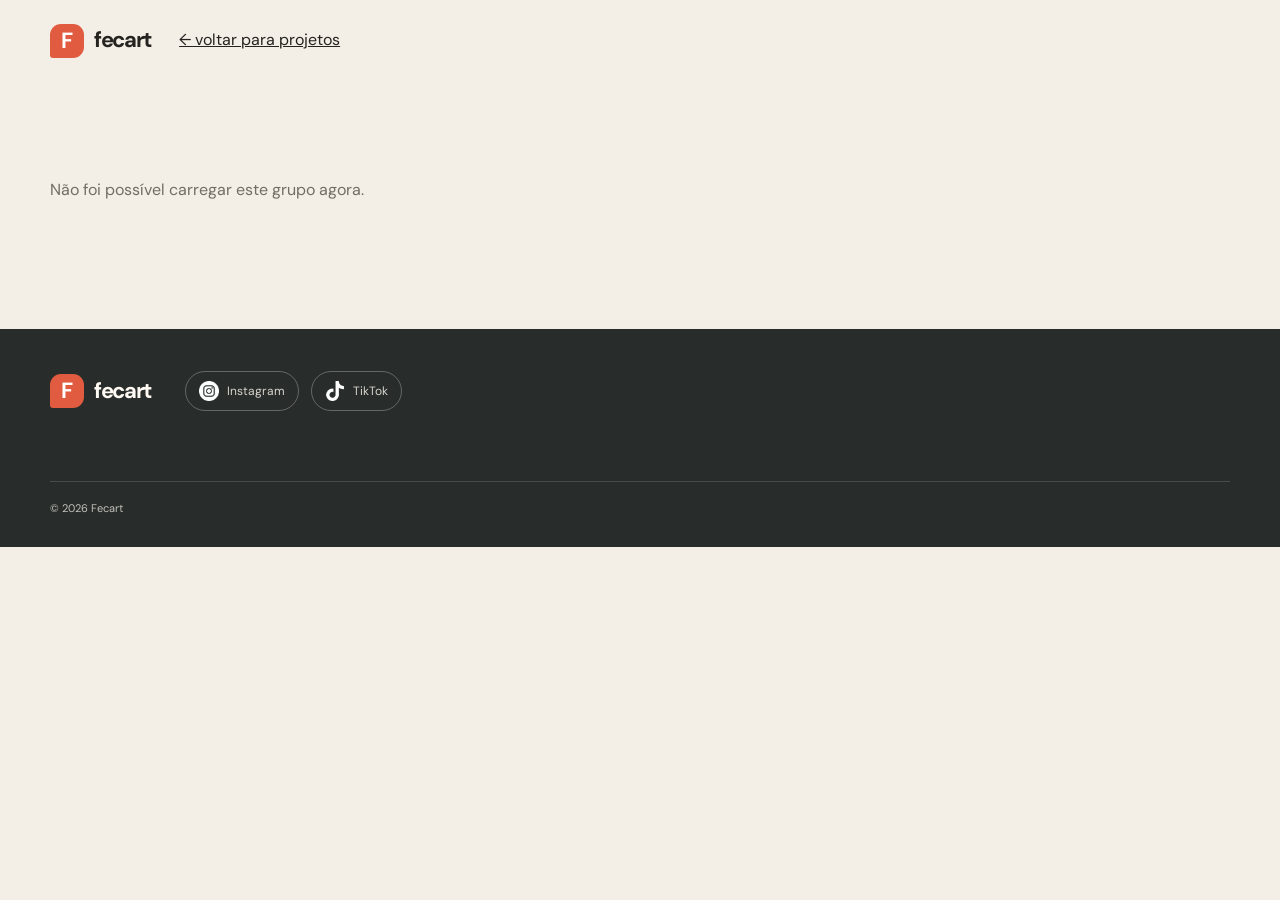
==== grupo.html @ 85ff1610 "perf: improve SEO accessibility and first paint" ====
<!doctype html>
<html lang="pt-BR">
<head>
  <meta charset="utf-8"><meta name="viewport" content="width=device-width, initial-scale=1">
  <meta name="description" content="Conheça os grupos, integrantes, projetos e processos de robótica da Fecart."><title>Grupos e projetos — Fecart</title>
  <link rel="icon" href="data:image/svg+xml,%3Csvg xmlns='http://www.w3.org/2000/svg' viewBox='0 0 64 64'%3E%3Crect width='64' height='64' rx='16' fill='%23e05b3f'/%3E%3Ctext x='32' y='43' text-anchor='middle' font-size='32' font-family='Arial' font-weight='700' fill='white'%3EF%3C/text%3E%3C/svg%3E">
  <link rel="preconnect" href="https://fonts.googleapis.com"><link rel="preconnect" href="https://fonts.gstatic.com" crossorigin><link href="https://fonts.googleapis.com/css2?family=DM+Sans:wght@400;500;600;700&family=Fraunces:opsz,wght@9..144,600;9..144,700&display=swap" media="print" onload="this.media='all'" rel="stylesheet">
  <link rel="stylesheet" href="css/style.css"><link rel="stylesheet" href="css/editorial-enhancements.css"><link rel="stylesheet" href="css/overrides.css"><link rel="stylesheet" href="css/social-pins.css"><link rel="stylesheet" href="css/group.css"><link rel="stylesheet" href="css/group-placeholders.css"><link rel="stylesheet" href="css/group-member-layout.css"><link rel="stylesheet" href="css/member-video-preview.css">
  <link rel="stylesheet" href="css/mobile-safety.css">

  <link rel="canonical" href="https://carlos2511760-blip.github.io/Site-da-Fecart-2026/grupo.html">
  <meta name="robots" content="index, follow, max-image-preview:large">
  <meta property="og:locale" content="pt_BR">
  <meta property="og:site_name" content="Fecart">
  <meta property="og:title" content="Grupos e projetos — Fecart">
  <meta property="og:description" content="Conheça os grupos, integrantes, projetos e processos de robótica da Fecart.">
  <meta property="og:type" content="website">
  <meta property="og:url" content="https://carlos2511760-blip.github.io/Site-da-Fecart-2026/grupo.html">
  <meta property="og:image" content="https://carlos2511760-blip.github.io/Site-da-Fecart-2026/assets/demo-robot-project.jpg">
  <meta property="og:image:alt" content="Projeto de robótica da Fecart">
  <meta name="twitter:card" content="summary_large_image">
  <meta name="twitter:title" content="Grupos e projetos — Fecart">
  <meta name="twitter:description" content="Conheça os grupos, integrantes, projetos e processos de robótica da Fecart.">
  <meta name="twitter:image" content="https://carlos2511760-blip.github.io/Site-da-Fecart-2026/assets/demo-robot-project.jpg">
  <noscript><link rel="stylesheet" href="https://fonts.googleapis.com/css2?family=DM+Sans:wght@400;500;600;700&family=Fraunces:opsz,wght@9..144,600;9..144,700&display=swap"></noscript>
</head>
<body class="group-page"><header class="site-header"><a class="brand" href="index.html"><span class="brand-mark">F</span><span>fecart</span></a><a class="back-link" href="index.html#projetos">← voltar para projetos</a></header><main id="group-content" class="group-main section-pad"><p class="loading-state">Carregando grupo...</p></main><footer class="site-footer section-pad"><div class="footer-top"><a class="brand brand-light" href="index.html"><span class="brand-mark">F</span><span>fecart</span></a><div class="social-pins" aria-label="Páginas da Fecart"><a class="social-pin" href="https://www.instagram.com/infecaart/" target="_blank" rel="noopener noreferrer"><img class="social-icon social-icon-instagram" src="assets/instagram.png" alt=""><span>Instagram</span></a><a class="social-pin" href="https://www.tiktok.com/@infecaart" target="_blank" rel="noopener noreferrer"><img class="social-icon social-icon-tiktok" src="assets/tiktok.png" alt=""><span>TikTok</span></a></div></div><div class="footer-bottom"><span>© 2026 Fecart</span></div></footer><aside class="editor-panel" id="group-editor-panel" hidden aria-labelledby="group-editor-title"><div class="editor-header"><div><p class="section-kicker">modo de manutenção</p><h2 id="group-editor-title">Editar grupo</h2></div><button class="modal-close" id="group-editor-close" type="button" aria-label="Fechar editor">×</button></div><p class="editor-explain">Use Ctrl + Shift + \\ para abrir. As alterações ficam salvas neste navegador e aparecem nesta página.</p><div id="group-editor-fields"></div><div class="editor-actions"><button class="button button-primary" id="group-editor-save" type="button">Salvar alterações</button><button class="button button-ghost" id="group-editor-reset" type="button">Restaurar</button></div><p class="editor-status" id="group-editor-status" role="status"></p></aside><script src="js/supabase-config.js"></script><script src="js/group.js" defer></script></body></html>
---- css/style.css ----
:root{--paper:#f4efe6;--paper-2:#ebe2d3;--ink:#25231f;--muted:#726d64;--line:#d8cdbd;--tomato:#e05b3f;--tomato-dark:#b64331;--leaf:#496453;--sun:#e8b63f;--night:#282d2b;--white:#fffaf3;--serif:"Fraunces",Georgia,serif;--sans:"DM Sans",Arial,sans-serif;--max:1180px;--shadow:0 20px 60px rgba(61,45,30,.1)}
*{box-sizing:border-box}html{scroll-behavior:smooth}body{margin:0;background:var(--paper);color:var(--ink);font-family:var(--sans);line-height:1.55}body.editor-open{overflow:hidden}a{color:inherit}button{font:inherit}button,a{outline-offset:4px}button:focus-visible,a:focus-visible{outline:3px solid var(--sun);outline-offset:4px}.section-pad{padding-left:max(24px,calc((100vw - var(--max))/2));padding-right:max(24px,calc((100vw - var(--max))/2))}.site-header{height:82px;display:flex;align-items:center;gap:28px;padding:0 max(24px,calc((100vw - var(--max))/2));border-bottom:1px solid transparent;position:sticky;top:0;z-index:20;background:rgba(244,239,230,.92);backdrop-filter:blur(14px)}.brand{display:inline-flex;align-items:center;gap:10px;font-size:22px;font-weight:700;letter-spacing:-.06em;text-decoration:none}.brand-mark{display:grid;place-items:center;width:34px;height:34px;border-radius:11px 11px 11px 3px;background:var(--tomato);color:white;font-weight:700;letter-spacing:0}.site-nav{display:flex;gap:28px;margin-left:auto}.site-nav a{text-decoration:none;font-size:14px;font-weight:600;color:var(--muted);transition:color .2s}.site-nav a:hover{color:var(--tomato)}kbd{font-size:10px;border:1px solid var(--line);border-bottom-width:2px;border-radius:4px;padding:1px 4px;margin-left:3px;background:var(--white);color:var(--ink)}.menu-toggle{display:none;border:0;background:none;color:var(--muted);cursor:pointer}.hero{min-height:620px;display:grid;grid-template-columns:1fr .9fr;align-items:center;gap:64px;padding-top:74px;padding-bottom:84px;overflow:hidden}.section-kicker{font-size:11px;font-weight:700;letter-spacing:.13em;text-transform:uppercase;color:var(--tomato);margin:0 0 20px}.hero h1,h2{font-family:var(--serif);font-weight:600;letter-spacing:-.065em;line-height:.98;margin:0}.hero h1{font-size:clamp(58px,8vw,106px);max-width:700px}.hero em,h2 em{font-style:normal;color:var(--tomato)}.hero-lead{max-width:510px;font-size:18px;color:var(--muted);margin:30px 0}.hero-actions{display:flex;align-items:center;gap:24px}.button{display:inline-flex;align-items:center;justify-content:center;gap:24px;padding:14px 18px;border:0;border-radius:4px;text-decoration:none;font-weight:700;font-size:14px;cursor:pointer;transition:transform .2s,background .2s}.button span{font-size:20px;line-height:0}.button:hover{transform:translateY(-2px)}.button-primary{background:var(--tomato);color:white}.button-primary:hover{background:var(--tomato-dark)}.button-dark{background:var(--night);color:var(--white)}.button-ghost{background:transparent;border:1px solid var(--line);color:var(--ink)}.hero-art{height:440px;position:relative;background:var(--leaf);border-radius:45% 8px 45% 8px;overflow:hidden;transform:rotate(3deg)}.sun-disc{position:absolute;width:230px;height:230px;right:13%;top:18%;background:var(--sun);border-radius:50%;mix-blend-mode:screen}.orbit{position:absolute;border:1px solid rgba(255,250,243,.6);border-radius:50%;width:440px;height:170px;left:50%;top:52%;transform:translate(-50%,-50%) rotate(-24deg)}.orbit-two{width:350px;height:280px;transform:translate(-50%,-50%) rotate(57deg)}.gear{position:absolute;left:29%;top:28%;width:190px;height:190px;border-radius:50%;background:var(--tomato);box-shadow:0 0 0 22px rgba(224,91,63,.12);animation:float 6s ease-in-out infinite}.gear:before{content:"";position:absolute;inset:-18px;border:18px dotted var(--tomato);border-radius:50%;transform:rotate(15deg)}.gear i{position:absolute;inset:38px;border-radius:50%;background:var(--leaf);border:10px solid var(--paper-2)}.projects-section{padding-top:120px;padding-bottom:120px}.section-heading{display:grid;grid-template-columns:1fr 310px;gap:60px;align-items:end;margin-bottom:46px}.section-heading.compact{margin-bottom:40px}.section-heading h2,.process-copy h2,.about-section h2{font-size:clamp(48px,6vw,76px)}.section-note{color:var(--muted);font-size:15px;margin:0 0 4px}.filter-bar{display:flex;flex-wrap:wrap;gap:9px;margin-bottom:28px}.filter-button{border:1px solid var(--line);background:transparent;border-radius:99px;padding:9px 15px;color:var(--muted);cursor:pointer;font-size:13px}.filter-button:hover,.filter-button.active{background:var(--ink);border-color:var(--ink);color:var(--white)}.projects-grid{display:grid;grid-template-columns:repeat(12,1fr);gap:22px}.project-card{text-align:left;font:inherit;width:100%;grid-column:span 4;background:var(--white);border:1px solid var(--line);min-height:310px;display:flex;flex-direction:column;cursor:pointer;transition:transform .25s,box-shadow .25s}.project-card:hover{transform:translateY(-6px);box-shadow:var(--shadow)}.project-image{width:100%;height:190px;object-fit:cover;background:var(--paper-2);display:block}.project-image.placeholder{display:grid;place-items:center;color:var(--muted);font-family:var(--serif);font-size:34px}.project-card-body{padding:19px 20px 21px;display:flex;flex-direction:column;flex:1}.project-meta{display:flex;justify-content:space-between;gap:10px;color:var(--tomato);font-size:11px;text-transform:uppercase;letter-spacing:.1em;font-weight:700}.project-card h3{font-family:var(--serif);font-size:26px;line-height:1.05;letter-spacing:-.04em;margin:15px 0 8px}.project-card p{font-size:13px;color:var(--muted);margin:0}.project-footer{display:flex;justify-content:space-between;align-items:end;margin-top:auto;padding-top:20px}.tag-list{display:flex;flex-wrap:wrap;gap:5px}.tag{background:var(--paper-2);padding:4px 7px;border-radius:2px;font-size:10px;color:var(--muted)}.project-arrow{font-size:22px;color:var(--tomato)}.empty-state{padding:40px 0;color:var(--muted)}.groups-grid{display:grid;grid-template-columns:repeat(4,1fr);gap:14px}.group-card{min-height:255px;padding:22px;background:var(--white);border:1px solid var(--line);position:relative;overflow:hidden}.group-card:after{content:"";position:absolute;width:100px;height:100px;border-radius:50%;right:-35px;bottom:-35px;background:var(--accent,var(--sun));opacity:.75}.group-index{font-size:11px;color:var(--muted)}.group-card h3{font-family:var(--serif);font-size:29px;letter-spacing:-.05em;line-height:1;margin:42px 0 12px;max-width:190px}.group-card p{font-size:13px;color:var(--muted);max-width:200px;margin:0}.group-count{position:absolute;left:22px;bottom:22px;font-size:11px;font-weight:700;color:var(--leaf)}.about-section{display:grid;grid-template-columns:1fr 1fr;gap:100px;padding-top:120px;padding-bottom:125px}.about-text{max-width:480px;align-self:end}.about-text p{font-size:20px;color:var(--muted);margin:0 0 28px}.site-footer{background:var(--night);color:var(--white);padding-top:42px;padding-bottom:30px}.footer-top{display:flex;align-items:center;gap:34px;padding-bottom:70px}.brand-light{color:var(--white)}.footer-top p{font-size:13px;color:rgba(255,250,243,.6);margin:0}.footer-bottom{border-top:1px solid rgba(255,250,243,.15);padding-top:18px;display:flex;justify-content:space-between;color:rgba(255,250,243,.4);font-size:11px}.modal-backdrop{position:fixed;inset:0;background:rgba(37,35,31,.7);z-index:40;display:grid;place-items:center;padding:20px}.project-modal{background:var(--white);max-width:850px;max-height:90vh;overflow:auto;position:relative;width:100%;padding:42px}.modal-close{border:0;background:transparent;color:var(--muted);font-size:30px;line-height:1;cursor:pointer}.project-modal>.modal-close{position:absolute;right:18px;top:14px}.modal-content-grid{display:grid;grid-template-columns:1fr 1fr;gap:30px}.modal-cover{width:100%;height:270px;object-fit:cover;background:var(--paper-2)}.modal-title{font-family:var(--serif);font-size:50px;line-height:1;letter-spacing:-.06em;margin:10px 0 15px}.modal-label{color:var(--tomato);font-size:11px;font-weight:700;letter-spacing:.12em;text-transform:uppercase}.modal-description{color:var(--muted);font-size:15px}.modal-facts{display:flex;gap:22px;flex-wrap:wrap;border-top:1px solid var(--line);padding-top:18px;margin-top:22px;font-size:12px}.timeline{margin-top:32px;border-top:1px solid var(--line)}.timeline-item{display:grid;grid-template-columns:100px 1fr;gap:18px;padding:18px 0;border-bottom:1px solid var(--line)}.timeline-item time{color:var(--tomato);font-size:12px;font-weight:700}.timeline-item strong{display:block;font-family:var(--serif);font-size:21px}.timeline-item p{color:var(--muted);font-size:13px;margin:5px 0 0}.editor-panel{position:fixed;z-index:50;right:0;top:0;width:min(440px,100%);height:100vh;background:var(--white);box-shadow:-20px 0 60px rgba(0,0,0,.2);padding:30px;overflow:auto}.editor-header{display:flex;justify-content:space-between;align-items:start}.editor-panel h2{font-family:var(--serif);font-size:42px;letter-spacing:-.06em;margin:0}.editor-explain{font-size:13px;color:var(--muted);border-bottom:1px solid var(--line);padding-bottom:22px}.editor-field{margin:22px 0}.editor-field label{display:block;font-size:11px;text-transform:uppercase;letter-spacing:.1em;font-weight:700;color:var(--tomato);margin-bottom:7px}.editor-field textarea,.editor-field input{width:100%;font:inherit;border:1px solid var(--line);background:var(--paper);padding:10px;color:var(--ink);border-radius:3px}.editor-field textarea{min-height:85px;resize:vertical}.editor-field input[type=file]{font-size:12px}.editor-image-preview{width:100%;height:100px;object-fit:cover;margin-top:8px;background:var(--paper-2)}.editor-actions{display:flex;gap:10px;position:sticky;bottom:0;background:var(--white);padding-top:16px}.editor-status{font-size:12px;color:var(--leaf)}.toast{position:fixed;bottom:24px;left:50%;transform:translate(-50%,20px);opacity:0;background:var(--night);color:var(--white);padding:12px 18px;font-size:13px;z-index:60;transition:opacity .2s,transform .2s}.toast.show{opacity:1;transform:translate(-50%,0)}[hidden]{display:none!important}@keyframes float{0%,100%{transform:translateY(0) rotate(0)}50%{transform:translateY(-12px) rotate(5deg)}}@media (prefers-reduced-motion:reduce){*,*:before,*:after{scroll-behavior:auto!important;animation:none!important;transition:none!important}}
@media (max-width:850px){.site-header{height:70px}.site-nav{display:none;position:absolute;top:70px;left:0;right:0;background:var(--paper);padding:18px 24px 24px;flex-direction:column;gap:18px;border-bottom:1px solid var(--line)}.site-nav.is-open{display:flex}.menu-toggle{display:block;margin-left:auto}.hero{grid-template-columns:1fr;min-height:auto;padding-top:70px}.hero-art{height:340px;max-width:540px;width:100%;margin:0 auto}.section-heading,.about-section{grid-template-columns:1fr;gap:26px}.section-heading{margin-bottom:34px}.section-note{max-width:500px}.projects-section{padding-top:80px;padding-bottom:80px}.groups-grid{grid-template-columns:repeat(2,1fr)}.project-card{text-align:left;font:inherit;width:100%;grid-column:span 6}.project-card:nth-child(3n/**/+2){transform:none}.project-card:nth-child(3n/**/+2):hover,.project-card:hover{transform:translateY(-5px)}.about-section{gap:36px;padding-top:80px;padding-bottom:80px}.footer-top{flex-wrap:wrap;padding-bottom:50px}.footer-top p{order:3;width:100%}}
@media (max-width:560px){.hero h1{font-size:58px}.hero-art{height:290px}.gear{width:140px;height:140px;left:26%;top:27%}.gear i{inset:27px}.sun-disc{width:170px;height:170px}.groups-grid{grid-template-columns:1fr}.project-card{text-align:left;font:inherit;width:100%;grid-column:span 12}.project-card:nth-child(3n/**/+2){transform:none}.project-card:nth-child(3n/**/+2):hover,.project-card:hover{transform:translateY(-5px)}.modal-content-grid{grid-template-columns:1fr}.project-modal{padding:30px 22px}.modal-title{font-size:40px}.timeline-item{grid-template-columns:75px 1fr}.footer-bottom{gap:10px;flex-direction:column}}
---- css/editorial-enhancements.css ----
/* Ajustes editoriais: leitura, ritmo e espaçamento */
.section-kicker,.project-meta,.modal-label{letter-spacing:.18em}
.hero h1{letter-spacing:-.045em}
.group-hero h1{letter-spacing:-.045em}
.block-heading h2,.section-heading h2{letter-spacing:-.045em}
.hero-actions{gap:32px}.filter-bar{gap:14px;margin-bottom:42px}.filter-button{min-height:44px;padding:10px 18px}
.projects-grid{gap:32px}.project-card{opacity:0;transform:translateY(18px);transition:opacity .55s ease,transform .55s ease,box-shadow .25s ease}.project-card.is-visible{opacity:1;transform:translateY(0)}.project-card.is-visible:hover{transform:translateY(-6px)}
.project-card-body{padding:24px 24px 26px}.project-footer{padding-top:28px}.group-card{padding:26px}.group-card h3{margin-top:48px}.group-card-link{min-height:44px;bottom:18px}.group-card .group-count{bottom:66px}
.related-project{padding:26px 12px;transition:background .2s,transform .2s}.related-project:hover{background:var(--paper-2);transform:translateX(5px)}
.demo-media-label{position:absolute;left:10px;bottom:10px;z-index:3;background:rgba(37,35,31,.78);color:var(--white);border-radius:99px;padding:5px 8px;font:700 9px/1 var(--sans);letter-spacing:.1em;text-transform:uppercase}.demo-media-wrap{position:relative}
@media(max-width:850px){.projects-grid{gap:26px}.filter-bar{gap:10px;margin-bottom:30px}.group-hero h1{letter-spacing:-.03em}.block-heading h2{letter-spacing:-.03em}}
@media(max-width:560px){.projects-grid{gap:24px}.hero-actions{gap:16px;flex-wrap:wrap}.project-card-body{padding:20px}.group-card{padding:22px}}
@media(prefers-reduced-motion:reduce){.project-card{opacity:1;transform:none}.project-card.is-visible:hover{transform:none}.related-project:hover{transform:none}}

/* Entrada fluida sem bloquear o conteúdo */
.project-card{will-change:opacity,transform;transition-duration:.38s}
.group-main .section-block{opacity:1;transform:none}
.group-main.content-ready .section-block{animation:section-enter .42s cubic-bezier(.22,.75,.25,1) forwards}
.group-main.content-ready .section-block:nth-child(2){animation-delay:.05s}
.group-main.content-ready .section-block:nth-child(3){animation-delay:.1s}
@keyframes section-enter{to{opacity:1;transform:none}}
@media(prefers-reduced-motion:reduce){.group-main .section-block{opacity:1;transform:none}.group-main.content-ready .section-block{animation:none}}
---- css/overrides.css ----
body.modal-open{overflow:hidden}.card-like-count{margin-top:10px;color:var(--muted);font-size:11px}.like-button{display:inline-flex;align-items:center;gap:8px;margin-top:24px;padding:11px 14px;border:1px solid var(--line);border-radius:4px;background:transparent;color:var(--ink);font-weight:700;cursor:pointer}.like-button:hover,.like-button.is-liked{border-color:var(--tomato);color:var(--tomato)}.like-button:disabled{cursor:default;opacity:.85}.editor-add{margin:0 0 20px}.editor-group{border-top:1px solid var(--line);padding-top:15px;margin-top:24px}.editor-group>strong{font-family:var(--serif);font-size:20px}.editor-field select{width:100%;font:inherit;border:1px solid var(--line);background:var(--paper);padding:10px;color:var(--ink);border-radius:3px}.editor-actions{flex-wrap:wrap}.editor-actions .button{gap:8px;padding:11px 12px;font-size:12px}

.button-primary{background:var(--tomato-dark)}.button-primary:hover{background:#8f3528}.footer-bottom{color:rgba(255,250,243,.72)}
---- css/social-pins.css ----
.social-pins{display:flex;align-items:center;gap:12px}.social-pin{display:inline-flex;align-items:center;gap:8px;border:1px solid rgba(255,250,243,.28);border-radius:999px;padding:9px 13px;color:rgba(255,250,243,.82);text-decoration:none;font-size:12px;transition:transform .2s ease,background .2s ease,border-color .2s ease}.social-pin:hover{transform:translateY(-3px);background:rgba(255,250,243,.12);border-color:var(--sun);color:var(--white)}@media(max-width:850px){.social-pins{order:2;width:100%}.footer-top p{order:3}}
.social-icon{width:20px;height:20px;flex:0 0 20px;object-fit:contain;display:block}.social-icon-instagram,.social-icon-tiktok{filter:brightness(0) invert(1)}
---- css/group.css ----
.group-main{padding-top:80px;padding-bottom:110px}.group-hero{display:grid;grid-template-columns:260px 1fr;gap:60px;align-items:center;border-bottom:1px solid var(--line);padding-bottom:90px}.group-logo{width:260px;height:260px;border:1px solid var(--line);background:var(--paper-2);display:grid;place-items:center;overflow:hidden}.logo-image{width:100%;height:100%;object-fit:contain}.image-placeholder{display:grid;place-items:center;background:var(--paper-2);color:var(--muted);font-family:var(--serif);font-size:42px}.group-hero h1{font-family:var(--serif);font-size:clamp(60px,9vw,110px);line-height:.9;letter-spacing:-.08em;margin:0 0 25px}.group-description{max-width:560px;color:var(--muted);font-size:19px}.section-block{padding-top:95px;padding-bottom:95px;border-bottom:1px solid var(--line)}.block-heading{display:grid;grid-template-columns:1fr 1fr;gap:40px;align-items:end;margin-bottom:38px}.block-heading h2{font-family:var(--serif);font-size:clamp(48px,6vw,76px);line-height:.94;letter-spacing:-.07em;margin:0}.block-heading>p:last-child{color:var(--muted);margin:0;max-width:400px}.project-detail{display:grid;grid-template-columns:1fr 1fr;gap:70px}.project-detail>div>p{font-size:18px;color:var(--muted);max-width:570px}.project-related{border-top:1px solid var(--line)}.related-project{display:grid;grid-template-columns:70px 1fr auto;gap:12px;align-items:center;border-bottom:1px solid var(--line);padding:18px 0;text-decoration:none}.related-project span,.related-project small{font-size:11px;color:var(--tomato);text-transform:uppercase}.related-project strong{font-family:var(--serif);font-size:20px}.empty-detail{color:var(--muted);font-size:16px}.members-grid{display:grid;grid-template-columns:repeat(4,1fr);gap:16px}.member-card{background:var(--white);border:1px solid var(--line);padding-bottom:18px}.member-photo{width:100%;height:220px;object-fit:cover}.member-card h3,.member-card p{margin:10px 16px 0}.member-card h3{font-family:var(--serif);font-size:22px}.member-card p{font-size:12px;color:var(--tomato);font-weight:700;text-transform:uppercase}.process-gallery{display:grid;grid-template-columns:repeat(3,1fr);gap:16px}.process-gallery figure{margin:0}.gallery-image{width:100%;height:240px;object-fit:cover}.process-gallery figcaption{font-size:12px;color:var(--muted);padding-top:8px}.group-card-link{position:absolute;left:22px;bottom:22px;z-index:1;display:inline-flex;gap:8px;align-items:center;color:var(--ink);font-size:12px;font-weight:700;text-decoration:none}.group-card-link span{color:var(--tomato);font-size:18px}.group-card-link:hover{color:var(--tomato)}.group-card .group-count{bottom:53px}@media(max-width:850px){.group-main{padding-top:55px;padding-bottom:70px}.group-hero,.project-detail,.block-heading{grid-template-columns:1fr;gap:28px}.group-logo{width:180px;height:180px}.section-block{padding-top:70px;padding-bottom:70px}.members-grid{grid-template-columns:repeat(2,1fr)}.process-gallery{grid-template-columns:1fr}.member-photo{height:180px}.related-project{grid-template-columns:55px 1fr}.related-project small{display:none}}
---- css/group-placeholders.css ----
.media-placeholder{width:100%;height:220px;background:var(--paper-2);display:flex;flex-direction:column;align-items:center;justify-content:center;gap:8px;color:var(--muted);border:1px dashed var(--line);text-align:center}.media-placeholder span{display:grid;place-items:center;width:54px;height:54px;border:2px solid currentColor;border-radius:50%;font-family:var(--serif);font-size:28px;color:var(--accent,var(--tomato))}.media-placeholder small{font-size:11px;text-transform:uppercase;letter-spacing:.08em}.member-placeholder{height:220px}.video-placeholder{height:240px;background:var(--night);color:rgba(255,250,243,.72);border-color:rgba(255,250,243,.3)}.video-placeholder span{color:var(--sun)}.project-main-media{margin-bottom:24px}.project-main-image{width:100%;height:260px;object-fit:cover}.group-card-link{cursor:pointer}
---- css/group-member-layout.css ----
.members-grid{display:flex;flex-wrap:nowrap;gap:16px;overflow-x:auto;overflow-y:hidden;padding-bottom:10px}.member-card{flex:1 0 calc((100% - 64px)/5);min-width:0}.members-count-4 .member-card{flex-basis:calc((100% - 48px)/4)}.member-photo,.member-placeholder{height:auto;aspect-ratio:3/4;object-fit:cover}.member-placeholder{min-height:220px}@media(max-width:850px){.members-grid{gap:10px}.member-card,.members-count-4 .member-card{flex:0 0 145px}.member-photo,.member-placeholder{aspect-ratio:3/4}.member-placeholder{min-height:0}}
---- css/member-video-preview.css ----
.member-media{position:relative;overflow:hidden;background:var(--paper-2);aspect-ratio:3/4}.member-media .member-photo,.member-media .member-placeholder{width:100%;height:100%;display:block}.member-media .member-photo{object-fit:cover}.member-media .member-placeholder{min-height:0}.member-video{position:absolute;inset:0;width:100%;height:100%;object-fit:cover;opacity:0;transition:opacity .22s ease}.member-card.is-previewing .member-video{opacity:1}.member-card.is-previewing .member-photo,.member-card.is-previewing .member-placeholder{opacity:0}.member-card.has-preview{cursor:pointer}.member-card.has-preview:focus-visible{outline:3px solid var(--tomato);outline-offset:4px}.preview-badge{position:absolute;left:10px;bottom:10px;background:rgba(37,35,31,.78);color:#fff;padding:6px 8px;border-radius:99px;font:700 10px/1 var(--sans);letter-spacing:.06em;text-transform:uppercase;opacity:.9}.member-card.is-previewing .preview-badge{background:var(--tomato)}.preview-hint{display:block;color:var(--muted);font-size:10px;margin-top:7px;opacity:.8}@media(max-width:560px){.preview-hint{font-size:9px}.preview-badge{font-size:9px;left:7px;bottom:7px}}@media(prefers-reduced-motion:reduce){.member-video{transition:none}}
.member-video-frame{position:absolute;inset:0;width:100%;height:100%;border:0;object-fit:cover;opacity:0;pointer-events:none;transition:opacity .22s ease}.member-card.is-previewing .member-video-frame{opacity:1}
---- css/mobile-safety.css ----
/* Proteções comuns para telas pequenas */
@media (max-width:560px){
  html,body{max-width:100%;overflow-x:hidden}
  .site-header{gap:14px;padding-left:18px;padding-right:18px}
  .group-page .site-header{gap:10px}
  .group-page .back-link{margin-left:auto;white-space:nowrap;font-size:11px}
  .group-description,.project-detail,.block-heading,.section-heading{min-width:0;max-width:100%}
  .group-description,.project-detail p,.block-heading>p{overflow-wrap:anywhere}
  .member-card{min-width:0}
  .member-card h3,.member-card p{overflow-wrap:anywhere}
  .project-main-image,.gallery-image,.gallery-video{display:block;width:100%;max-width:100%;height:auto;object-fit:cover}
  .gallery-video{max-height:70vh}
  .process-gallery figure{min-width:0}
  .social-pin{min-height:40px}
  .editor-panel{padding:22px 18px}
  .editor-actions{gap:8px}
  .editor-actions .button{min-height:44px}
}
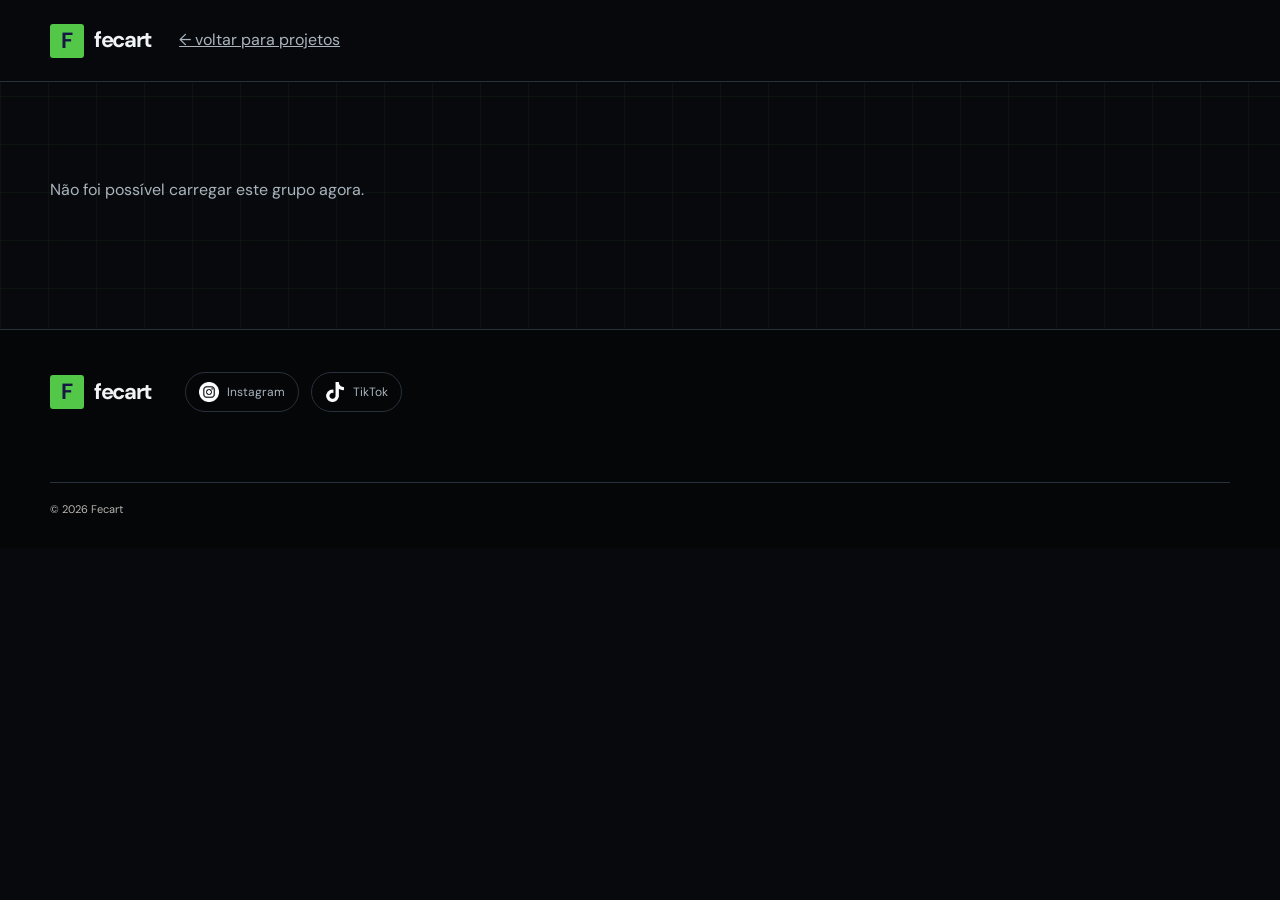
==== commit 8360d6c9: "feat: apply temporary fecart informática identity" ====
--- a/grupo.html
+++ b/grupo.html
@@ -23,5 +23,6 @@
   <meta name="twitter:description" content="Conheça os grupos, integrantes, projetos e processos de robótica da Fecart.">
   <meta name="twitter:image" content="https://carlos2511760-blip.github.io/Site-da-Fecart-2026/assets/demo-robot-project.jpg">
   <noscript><link rel="stylesheet" href="https://fonts.googleapis.com/css2?family=DM+Sans:wght@400;500;600;700&family=Fraunces:opsz,wght@9..144,600;9..144,700&display=swap"></noscript>
+  <link rel="stylesheet" href="css/identity-blue-green.css">
 </head>
 <body class="group-page"><header class="site-header"><a class="brand" href="index.html"><span class="brand-mark">F</span><span>fecart</span></a><a class="back-link" href="index.html#projetos">← voltar para projetos</a></header><main id="group-content" class="group-main section-pad"><p class="loading-state">Carregando grupo...</p></main><footer class="site-footer section-pad"><div class="footer-top"><a class="brand brand-light" href="index.html"><span class="brand-mark">F</span><span>fecart</span></a><div class="social-pins" aria-label="Páginas da Fecart"><a class="social-pin" href="https://www.instagram.com/infecaart/" target="_blank" rel="noopener noreferrer"><img class="social-icon social-icon-instagram" src="assets/instagram.png" alt=""><span>Instagram</span></a><a class="social-pin" href="https://www.tiktok.com/@infecaart" target="_blank" rel="noopener noreferrer"><img class="social-icon social-icon-tiktok" src="assets/tiktok.png" alt=""><span>TikTok</span></a></div></div><div class="footer-bottom"><span>© 2026 Fecart</span></div></footer><aside class="editor-panel" id="group-editor-panel" hidden aria-labelledby="group-editor-title"><div class="editor-header"><div><p class="section-kicker">modo de manutenção</p><h2 id="group-editor-title">Editar grupo</h2></div><button class="modal-close" id="group-editor-close" type="button" aria-label="Fechar editor">×</button></div><p class="editor-explain">Use Ctrl + Shift + \\ para abrir. As alterações ficam salvas neste navegador e aparecem nesta página.</p><div id="group-editor-fields"></div><div class="editor-actions"><button class="button button-primary" id="group-editor-save" type="button">Salvar alterações</button><button class="button button-ghost" id="group-editor-reset" type="button">Restaurar</button></div><p class="editor-status" id="group-editor-status" role="status"></p></aside><script src="js/supabase-config.js"></script><script src="js/group.js" defer></script></body></html>
--- a/css/style.css
+++ b/css/style.css
@@ -1,4 +1,4 @@
-:root{--paper:#f4efe6;--paper-2:#ebe2d3;--ink:#25231f;--muted:#726d64;--line:#d8cdbd;--tomato:#e05b3f;--tomato-dark:#b64331;--leaf:#496453;--sun:#e8b63f;--night:#282d2b;--white:#fffaf3;--serif:"Fraunces",Georgia,serif;--sans:"DM Sans",Arial,sans-serif;--max:1180px;--shadow:0 20px 60px rgba(61,45,30,.1)}
+:root{--paper:#f4efe6;--paper-2:#ebe2d3;--ink:#25231f;--muted:#69645c;--line:#d8cdbd;--tomato:#a83f2d;--tomato-dark:#8f3528;--leaf:#496453;--sun:#e8b63f;--night:#282d2b;--white:#fffaf3;--serif:"Fraunces",Georgia,serif;--sans:"DM Sans",Arial,sans-serif;--max:1180px;--shadow:0 20px 60px rgba(61,45,30,.1)}
 *{box-sizing:border-box}html{scroll-behavior:smooth}body{margin:0;background:var(--paper);color:var(--ink);font-family:var(--sans);line-height:1.55}body.editor-open{overflow:hidden}a{color:inherit}button{font:inherit}button,a{outline-offset:4px}button:focus-visible,a:focus-visible{outline:3px solid var(--sun);outline-offset:4px}.section-pad{padding-left:max(24px,calc((100vw - var(--max))/2));padding-right:max(24px,calc((100vw - var(--max))/2))}.site-header{height:82px;display:flex;align-items:center;gap:28px;padding:0 max(24px,calc((100vw - var(--max))/2));border-bottom:1px solid transparent;position:sticky;top:0;z-index:20;background:rgba(244,239,230,.92);backdrop-filter:blur(14px)}.brand{display:inline-flex;align-items:center;gap:10px;font-size:22px;font-weight:700;letter-spacing:-.06em;text-decoration:none}.brand-mark{display:grid;place-items:center;width:34px;height:34px;border-radius:11px 11px 11px 3px;background:var(--tomato);color:white;font-weight:700;letter-spacing:0}.site-nav{display:flex;gap:28px;margin-left:auto}.site-nav a{text-decoration:none;font-size:14px;font-weight:600;color:var(--muted);transition:color .2s}.site-nav a:hover{color:var(--tomato)}kbd{font-size:10px;border:1px solid var(--line);border-bottom-width:2px;border-radius:4px;padding:1px 4px;margin-left:3px;background:var(--white);color:var(--ink)}.menu-toggle{display:none;border:0;background:none;color:var(--muted);cursor:pointer}.hero{min-height:620px;display:grid;grid-template-columns:1fr .9fr;align-items:center;gap:64px;padding-top:74px;padding-bottom:84px;overflow:hidden}.section-kicker{font-size:11px;font-weight:700;letter-spacing:.13em;text-transform:uppercase;color:var(--tomato);margin:0 0 20px}.hero h1,h2{font-family:var(--serif);font-weight:600;letter-spacing:-.065em;line-height:.98;margin:0}.hero h1{font-size:clamp(58px,8vw,106px);max-width:700px}.hero em,h2 em{font-style:normal;color:var(--tomato)}.hero-lead{max-width:510px;font-size:18px;color:var(--muted);margin:30px 0}.hero-actions{display:flex;align-items:center;gap:24px}.button{display:inline-flex;align-items:center;justify-content:center;gap:24px;padding:14px 18px;border:0;border-radius:4px;text-decoration:none;font-weight:700;font-size:14px;cursor:pointer;transition:transform .2s,background .2s}.button span{font-size:20px;line-height:0}.button:hover{transform:translateY(-2px)}.button-primary{background:var(--tomato);color:white}.button-primary:hover{background:var(--tomato-dark)}.button-dark{background:var(--night);color:var(--white)}.button-ghost{background:transparent;border:1px solid var(--line);color:var(--ink)}.hero-art{height:440px;position:relative;background:var(--leaf);border-radius:45% 8px 45% 8px;overflow:hidden;transform:rotate(3deg)}.sun-disc{position:absolute;width:230px;height:230px;right:13%;top:18%;background:var(--sun);border-radius:50%;mix-blend-mode:screen}.orbit{position:absolute;border:1px solid rgba(255,250,243,.6);border-radius:50%;width:440px;height:170px;left:50%;top:52%;transform:translate(-50%,-50%) rotate(-24deg)}.orbit-two{width:350px;height:280px;transform:translate(-50%,-50%) rotate(57deg)}.gear{position:absolute;left:29%;top:28%;width:190px;height:190px;border-radius:50%;background:var(--tomato);box-shadow:0 0 0 22px rgba(224,91,63,.12);animation:float 6s ease-in-out infinite}.gear:before{content:"";position:absolute;inset:-18px;border:18px dotted var(--tomato);border-radius:50%;transform:rotate(15deg)}.gear i{position:absolute;inset:38px;border-radius:50%;background:var(--leaf);border:10px solid var(--paper-2)}.projects-section{padding-top:120px;padding-bottom:120px}.section-heading{display:grid;grid-template-columns:1fr 310px;gap:60px;align-items:end;margin-bottom:46px}.section-heading.compact{margin-bottom:40px}.section-heading h2,.process-copy h2,.about-section h2{font-size:clamp(48px,6vw,76px)}.section-note{color:var(--muted);font-size:15px;margin:0 0 4px}.filter-bar{display:flex;flex-wrap:wrap;gap:9px;margin-bottom:28px}.filter-button{border:1px solid var(--line);background:transparent;border-radius:99px;padding:9px 15px;color:var(--muted);cursor:pointer;font-size:13px}.filter-button:hover,.filter-button.active{background:var(--ink);border-color:var(--ink);color:var(--white)}.projects-grid{display:grid;grid-template-columns:repeat(12,1fr);gap:22px}.project-card{text-align:left;font:inherit;width:100%;grid-column:span 4;background:var(--white);border:1px solid var(--line);min-height:310px;display:flex;flex-direction:column;cursor:pointer;transition:transform .25s,box-shadow .25s}.project-card:hover{transform:translateY(-6px);box-shadow:var(--shadow)}.project-image{width:100%;height:190px;object-fit:cover;background:var(--paper-2);display:block}.project-image.placeholder{display:grid;place-items:center;color:var(--muted);font-family:var(--serif);font-size:34px}.project-card-body{padding:19px 20px 21px;display:flex;flex-direction:column;flex:1}.project-meta{display:flex;justify-content:space-between;gap:10px;color:var(--tomato);font-size:11px;text-transform:uppercase;letter-spacing:.1em;font-weight:700}.project-card h3{font-family:var(--serif);font-size:26px;line-height:1.05;letter-spacing:-.04em;margin:15px 0 8px}.project-card p{font-size:13px;color:var(--muted);margin:0}.project-footer{display:flex;justify-content:space-between;align-items:end;margin-top:auto;padding-top:20px}.tag-list{display:flex;flex-wrap:wrap;gap:5px}.tag{background:var(--paper-2);padding:4px 7px;border-radius:2px;font-size:10px;color:var(--muted)}.project-arrow{font-size:22px;color:var(--tomato)}.empty-state{padding:40px 0;color:var(--muted)}.groups-grid{display:grid;grid-template-columns:repeat(4,1fr);gap:14px}.group-card{min-height:255px;padding:22px;background:var(--white);border:1px solid var(--line);position:relative;overflow:hidden}.group-card:after{content:"";position:absolute;width:100px;height:100px;border-radius:50%;right:-35px;bottom:-35px;background:var(--accent,var(--sun));opacity:.75}.group-index{font-size:11px;color:var(--muted)}.group-card h3{font-family:var(--serif);font-size:29px;letter-spacing:-.05em;line-height:1;margin:42px 0 12px;max-width:190px}.group-card p{font-size:13px;color:var(--muted);max-width:200px;margin:0}.group-count{position:absolute;left:22px;bottom:22px;font-size:11px;font-weight:700;color:var(--leaf)}.about-section{display:grid;grid-template-columns:1fr 1fr;gap:100px;padding-top:120px;padding-bottom:125px}.about-text{max-width:480px;align-self:end}.about-text p{font-size:20px;color:var(--muted);margin:0 0 28px}.site-footer{background:var(--night);color:var(--white);padding-top:42px;padding-bottom:30px}.footer-top{display:flex;align-items:center;gap:34px;padding-bottom:70px}.brand-light{color:var(--white)}.footer-top p{font-size:13px;color:rgba(255,250,243,.6);margin:0}.footer-bottom{border-top:1px solid rgba(255,250,243,.15);padding-top:18px;display:flex;justify-content:space-between;color:rgba(255,250,243,.4);font-size:11px}.modal-backdrop{position:fixed;inset:0;background:rgba(37,35,31,.7);z-index:40;display:grid;place-items:center;padding:20px}.project-modal{background:var(--white);max-width:850px;max-height:90vh;overflow:auto;position:relative;width:100%;padding:42px}.modal-close{border:0;background:transparent;color:var(--muted);font-size:30px;line-height:1;cursor:pointer}.project-modal>.modal-close{position:absolute;right:18px;top:14px}.modal-content-grid{display:grid;grid-template-columns:1fr 1fr;gap:30px}.modal-cover{width:100%;height:270px;object-fit:cover;background:var(--paper-2)}.modal-title{font-family:var(--serif);font-size:50px;line-height:1;letter-spacing:-.06em;margin:10px 0 15px}.modal-label{color:var(--tomato);font-size:11px;font-weight:700;letter-spacing:.12em;text-transform:uppercase}.modal-description{color:var(--muted);font-size:15px}.modal-facts{display:flex;gap:22px;flex-wrap:wrap;border-top:1px solid var(--line);padding-top:18px;margin-top:22px;font-size:12px}.timeline{margin-top:32px;border-top:1px solid var(--line)}.timeline-item{display:grid;grid-template-columns:100px 1fr;gap:18px;padding:18px 0;border-bottom:1px solid var(--line)}.timeline-item time{color:var(--tomato);font-size:12px;font-weight:700}.timeline-item strong{display:block;font-family:var(--serif);font-size:21px}.timeline-item p{color:var(--muted);font-size:13px;margin:5px 0 0}.editor-panel{position:fixed;z-index:50;right:0;top:0;width:min(440px,100%);height:100vh;background:var(--white);box-shadow:-20px 0 60px rgba(0,0,0,.2);padding:30px;overflow:auto}.editor-header{display:flex;justify-content:space-between;align-items:start}.editor-panel h2{font-family:var(--serif);font-size:42px;letter-spacing:-.06em;margin:0}.editor-explain{font-size:13px;color:var(--muted);border-bottom:1px solid var(--line);padding-bottom:22px}.editor-field{margin:22px 0}.editor-field label{display:block;font-size:11px;text-transform:uppercase;letter-spacing:.1em;font-weight:700;color:var(--tomato);margin-bottom:7px}.editor-field textarea,.editor-field input{width:100%;font:inherit;border:1px solid var(--line);background:var(--paper);padding:10px;color:var(--ink);border-radius:3px}.editor-field textarea{min-height:85px;resize:vertical}.editor-field input[type=file]{font-size:12px}.editor-image-preview{width:100%;height:100px;object-fit:cover;margin-top:8px;background:var(--paper-2)}.editor-actions{display:flex;gap:10px;position:sticky;bottom:0;background:var(--white);padding-top:16px}.editor-status{font-size:12px;color:var(--leaf)}.toast{position:fixed;bottom:24px;left:50%;transform:translate(-50%,20px);opacity:0;background:var(--night);color:var(--white);padding:12px 18px;font-size:13px;z-index:60;transition:opacity .2s,transform .2s}.toast.show{opacity:1;transform:translate(-50%,0)}[hidden]{display:none!important}@keyframes float{0%,100%{transform:translateY(0) rotate(0)}50%{transform:translateY(-12px) rotate(5deg)}}@media (prefers-reduced-motion:reduce){*,*:before,*:after{scroll-behavior:auto!important;animation:none!important;transition:none!important}}
 @media (max-width:850px){.site-header{height:70px}.site-nav{display:none;position:absolute;top:70px;left:0;right:0;background:var(--paper);padding:18px 24px 24px;flex-direction:column;gap:18px;border-bottom:1px solid var(--line)}.site-nav.is-open{display:flex}.menu-toggle{display:block;margin-left:auto}.hero{grid-template-columns:1fr;min-height:auto;padding-top:70px}.hero-art{height:340px;max-width:540px;width:100%;margin:0 auto}.section-heading,.about-section{grid-template-columns:1fr;gap:26px}.section-heading{margin-bottom:34px}.section-note{max-width:500px}.projects-section{padding-top:80px;padding-bottom:80px}.groups-grid{grid-template-columns:repeat(2,1fr)}.project-card{text-align:left;font:inherit;width:100%;grid-column:span 6}.project-card:nth-child(3n/**/+2){transform:none}.project-card:nth-child(3n/**/+2):hover,.project-card:hover{transform:translateY(-5px)}.about-section{gap:36px;padding-top:80px;padding-bottom:80px}.footer-top{flex-wrap:wrap;padding-bottom:50px}.footer-top p{order:3;width:100%}}
 @media (max-width:560px){.hero h1{font-size:58px}.hero-art{height:290px}.gear{width:140px;height:140px;left:26%;top:27%}.gear i{inset:27px}.sun-disc{width:170px;height:170px}.groups-grid{grid-template-columns:1fr}.project-card{text-align:left;font:inherit;width:100%;grid-column:span 12}.project-card:nth-child(3n/**/+2){transform:none}.project-card:nth-child(3n/**/+2):hover,.project-card:hover{transform:translateY(-5px)}.modal-content-grid{grid-template-columns:1fr}.project-modal{padding:30px 22px}.modal-title{font-size:40px}.timeline-item{grid-template-columns:75px 1fr}.footer-bottom{gap:10px;flex-direction:column}}
--- a/css/identity-blue-green.css
+++ b/css/identity-blue-green.css
@@ -0,0 +1,19 @@
+/* Identidade visual temporária — Fecart Informática */
+:root{
+  --paper:#07090d;--paper-2:#10151d;--ink:#f1f4f7;--muted:#aab4bd;--line:#27313b;
+  --tomato:#53c748;--tomato-dark:#3b9f38;--leaf:#536f48;--sun:#53c748;--night:#050608;--white:#111923;
+  --brand-blue:#161844;--brand-blue-light:#262a70;--brand-green:#53c748;
+  --shadow:0 20px 60px rgba(0,0,0,.38)
+}
+html{background:var(--paper)}body{background-color:var(--paper);background-image:linear-gradient(rgba(83,199,72,.06) 1px,transparent 1px),linear-gradient(90deg,rgba(83,199,72,.06) 1px,transparent 1px);background-size:48px 48px;color:var(--ink)}
+.site-header{background:rgba(7,9,13,.9);border-bottom-color:var(--line)}.brand{color:var(--ink)}.brand-mark{background:var(--brand-green);color:var(--brand-blue);border-radius:3px}.site-nav a,.back-link{color:var(--muted)}.site-nav a:hover,.back-link:hover{color:var(--brand-green)}
+.hero-art{background:var(--brand-blue);border:1px solid var(--brand-blue-light)}.sun-disc{background:var(--brand-green)}.gear{background:var(--brand-green);box-shadow:0 0 0 22px rgba(83,199,72,.14)}.gear:before{border-color:var(--brand-green)}.gear i{background:var(--brand-blue);border-color:var(--paper-2)}
+.hero em,h2 em,.section-kicker,.modal-label,.project-meta,.related-project span,.related-project small{color:var(--brand-green)}.hero-lead,.section-note,.group-description,.project-card p,.about-text p,.project-detail>div>p,.empty-detail{color:var(--muted)}
+.button-primary{background:var(--brand-green);color:var(--brand-blue)}.button-primary:hover{background:#75d968}.button-dark{background:var(--brand-blue);color:var(--ink)}.button-ghost,.filter-button{border-color:var(--line);color:var(--muted)}.filter-button:hover,.filter-button.active{background:var(--brand-green);border-color:var(--brand-green);color:var(--brand-blue)}
+.project-card,.group-card,.member-card,.project-modal,.quiz-card,.quiz-result,.editor-panel{background:rgba(16,21,29,.96);border-color:var(--line);color:var(--ink)}.project-card:hover,.group-card:hover{box-shadow:var(--shadow)}.project-image,.modal-cover,.member-photo,.gallery-image{background:var(--paper-2)}.group-card:after{background:var(--brand-green)}.group-count,.group-card-link,.group-card-link span{color:var(--brand-green)}
+.group-logo,.group-hero,.section-block,.project-related,.timeline,.timeline-item{border-color:var(--line)}.image-placeholder,.member-placeholder{background:var(--paper-2);color:var(--muted)}.related-project:hover{background:var(--paper-2)}
+.site-footer{background:var(--night);border-top:1px solid var(--line)}.social-pin{border-color:var(--line);color:var(--muted)}.social-pin:hover{border-color:var(--brand-green);color:var(--brand-green)}.footer-bottom{border-top-color:var(--line)}
+.modal-backdrop{background:rgba(0,0,0,.78)}.editor-field textarea,.editor-field input{background:var(--paper);border-color:var(--line);color:var(--ink)}.editor-actions{background:var(--white)}.editor-status{color:var(--brand-green)}
+.quiz-cta{background:var(--paper-2)!important;border-color:var(--line)!important}.quiz-cta h2 em{color:var(--brand-green)}
+::selection{background:var(--brand-green);color:var(--brand-blue)}
+@media(prefers-reduced-motion:reduce){*{scroll-behavior:auto!important}}
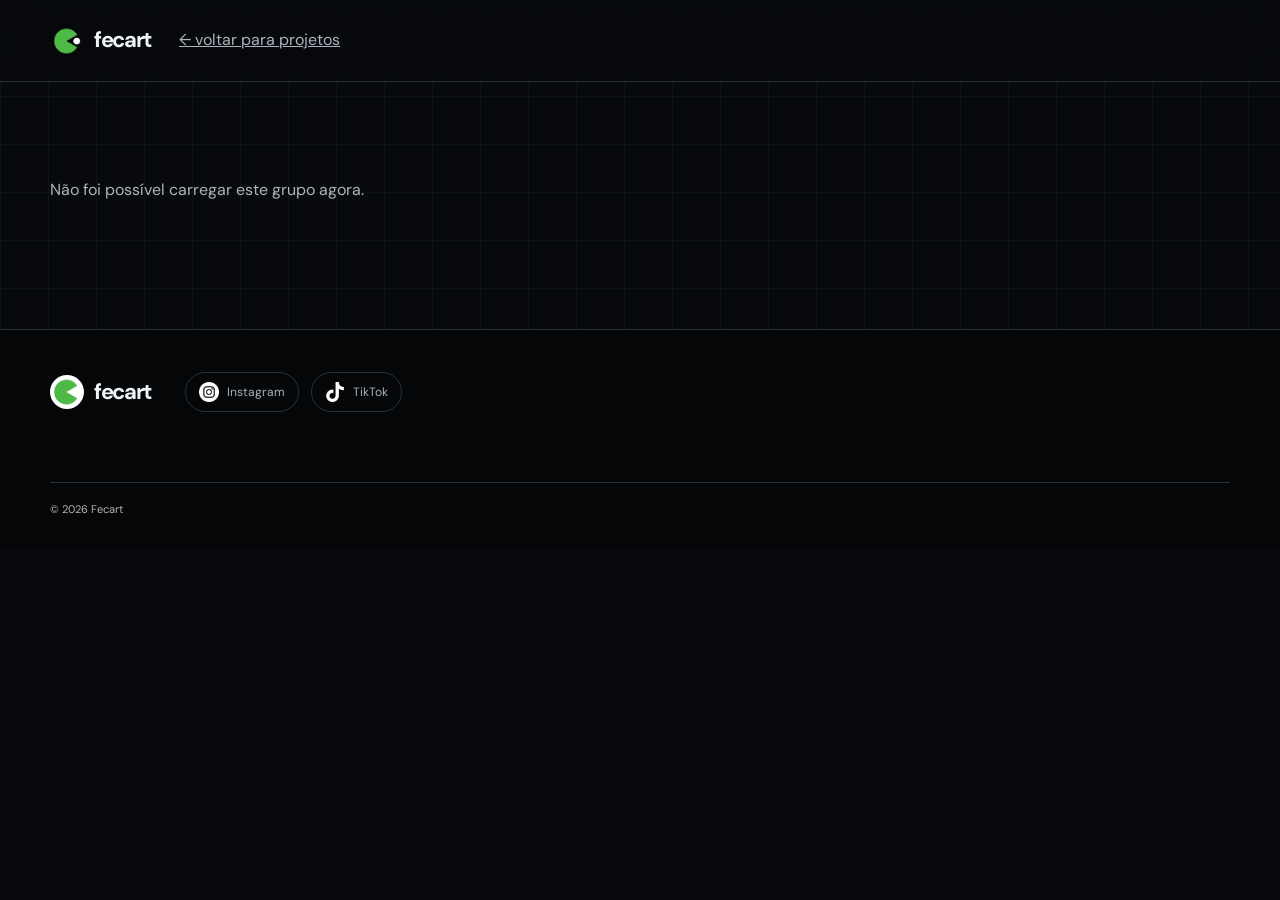
==== commit 7ed1c657: "feat: replace site logo with fecart informática mark" ====
--- a/grupo.html
+++ b/grupo.html
@@ -3,7 +3,7 @@
 <head>
   <meta charset="utf-8"><meta name="viewport" content="width=device-width, initial-scale=1">
   <meta name="description" content="Conheça os grupos, integrantes, projetos e processos de robótica da Fecart."><title>Grupos e projetos — Fecart</title>
-  <link rel="icon" href="data:image/svg+xml,%3Csvg xmlns='http://www.w3.org/2000/svg' viewBox='0 0 64 64'%3E%3Crect width='64' height='64' rx='16' fill='%23e05b3f'/%3E%3Ctext x='32' y='43' text-anchor='middle' font-size='32' font-family='Arial' font-weight='700' fill='white'%3EF%3C/text%3E%3C/svg%3E">
+  <link rel="icon" type="image/png" href="assets/fecart-informatica-icon.png">
   <link rel="preconnect" href="https://fonts.googleapis.com"><link rel="preconnect" href="https://fonts.gstatic.com" crossorigin><link href="https://fonts.googleapis.com/css2?family=DM+Sans:wght@400;500;600;700&family=Fraunces:opsz,wght@9..144,600;9..144,700&display=swap" media="print" onload="this.media='all'" rel="stylesheet">
   <link rel="stylesheet" href="css/style.css"><link rel="stylesheet" href="css/editorial-enhancements.css"><link rel="stylesheet" href="css/overrides.css"><link rel="stylesheet" href="css/social-pins.css"><link rel="stylesheet" href="css/group.css"><link rel="stylesheet" href="css/group-placeholders.css"><link rel="stylesheet" href="css/group-member-layout.css"><link rel="stylesheet" href="css/member-video-preview.css">
   <link rel="stylesheet" href="css/mobile-safety.css">
@@ -25,4 +25,4 @@
   <noscript><link rel="stylesheet" href="https://fonts.googleapis.com/css2?family=DM+Sans:wght@400;500;600;700&family=Fraunces:opsz,wght@9..144,600;9..144,700&display=swap"></noscript>
   <link rel="stylesheet" href="css/identity-blue-green.css">
 </head>
-<body class="group-page"><header class="site-header"><a class="brand" href="index.html"><span class="brand-mark">F</span><span>fecart</span></a><a class="back-link" href="index.html#projetos">← voltar para projetos</a></header><main id="group-content" class="group-main section-pad"><p class="loading-state">Carregando grupo...</p></main><footer class="site-footer section-pad"><div class="footer-top"><a class="brand brand-light" href="index.html"><span class="brand-mark">F</span><span>fecart</span></a><div class="social-pins" aria-label="Páginas da Fecart"><a class="social-pin" href="https://www.instagram.com/infecaart/" target="_blank" rel="noopener noreferrer"><img class="social-icon social-icon-instagram" src="assets/instagram.png" alt=""><span>Instagram</span></a><a class="social-pin" href="https://www.tiktok.com/@infecaart" target="_blank" rel="noopener noreferrer"><img class="social-icon social-icon-tiktok" src="assets/tiktok.png" alt=""><span>TikTok</span></a></div></div><div class="footer-bottom"><span>© 2026 Fecart</span></div></footer><aside class="editor-panel" id="group-editor-panel" hidden aria-labelledby="group-editor-title"><div class="editor-header"><div><p class="section-kicker">modo de manutenção</p><h2 id="group-editor-title">Editar grupo</h2></div><button class="modal-close" id="group-editor-close" type="button" aria-label="Fechar editor">×</button></div><p class="editor-explain">Use Ctrl + Shift + \\ para abrir. As alterações ficam salvas neste navegador e aparecem nesta página.</p><div id="group-editor-fields"></div><div class="editor-actions"><button class="button button-primary" id="group-editor-save" type="button">Salvar alterações</button><button class="button button-ghost" id="group-editor-reset" type="button">Restaurar</button></div><p class="editor-status" id="group-editor-status" role="status"></p></aside><script src="js/supabase-config.js"></script><script src="js/group.js" defer></script></body></html>
+<body class="group-page"><header class="site-header"><a class="brand" href="index.html"><img class="brand-logo" src="assets/fecart-informatica-icon.png" alt="Fecart Informática"><span>fecart</span></a><a class="back-link" href="index.html#projetos">← voltar para projetos</a></header><main id="group-content" class="group-main section-pad"><p class="loading-state">Carregando grupo...</p></main><footer class="site-footer section-pad"><div class="footer-top"><a class="brand brand-light" href="index.html"><img class="brand-logo" src="assets/fecart-informatica-icon.png" alt="Fecart Informática"><span>fecart</span></a><div class="social-pins" aria-label="Páginas da Fecart"><a class="social-pin" href="https://www.instagram.com/infecaart/" target="_blank" rel="noopener noreferrer"><img class="social-icon social-icon-instagram" src="assets/instagram.png" alt=""><span>Instagram</span></a><a class="social-pin" href="https://www.tiktok.com/@infecaart" target="_blank" rel="noopener noreferrer"><img class="social-icon social-icon-tiktok" src="assets/tiktok.png" alt=""><span>TikTok</span></a></div></div><div class="footer-bottom"><span>© 2026 Fecart</span></div></footer><aside class="editor-panel" id="group-editor-panel" hidden aria-labelledby="group-editor-title"><div class="editor-header"><div><p class="section-kicker">modo de manutenção</p><h2 id="group-editor-title">Editar grupo</h2></div><button class="modal-close" id="group-editor-close" type="button" aria-label="Fechar editor">×</button></div><p class="editor-explain">Use Ctrl + Shift + \\ para abrir. As alterações ficam salvas neste navegador e aparecem nesta página.</p><div id="group-editor-fields"></div><div class="editor-actions"><button class="button button-primary" id="group-editor-save" type="button">Salvar alterações</button><button class="button button-ghost" id="group-editor-reset" type="button">Restaurar</button></div><p class="editor-status" id="group-editor-status" role="status"></p></aside><script src="js/supabase-config.js"></script><script src="js/group.js" defer></script></body></html>
--- a/css/identity-blue-green.css
+++ b/css/identity-blue-green.css
@@ -17,3 +17,5 @@
 .quiz-cta{background:var(--paper-2)!important;border-color:var(--line)!important}.quiz-cta h2 em{color:var(--brand-green)}
 ::selection{background:var(--brand-green);color:var(--brand-blue)}
 @media(prefers-reduced-motion:reduce){*{scroll-behavior:auto!important}}
+
+.brand-logo{width:34px;height:34px;object-fit:contain;display:block;border-radius:50%}.brand-light .brand-logo{background:#fff}.brand{gap:10px}.brand-logo + span{letter-spacing:-.06em}
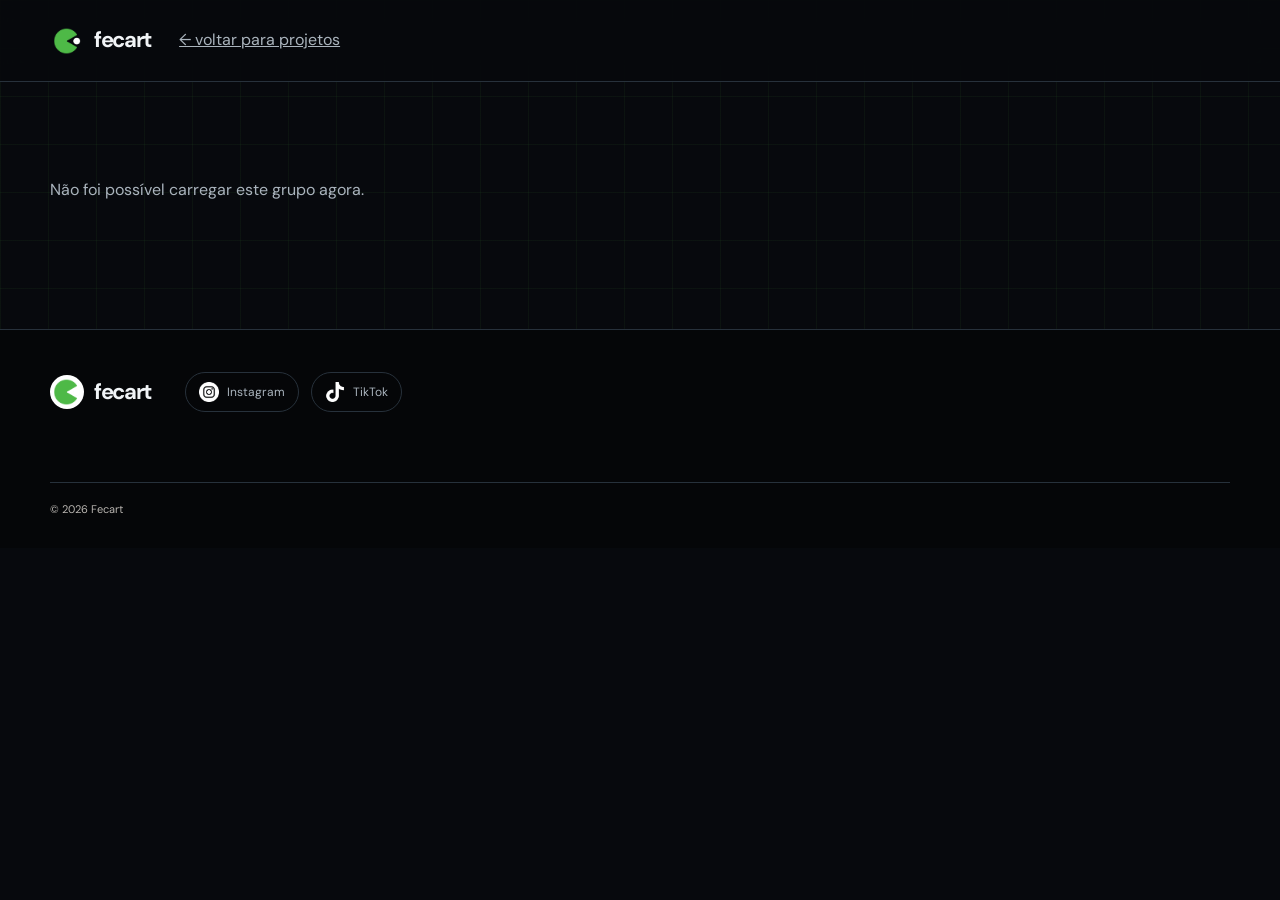
==== commit 4c69af45: "feat: expand maintenance editor for all site copy" ====
--- a/grupo.html
+++ b/grupo.html
@@ -25,4 +25,4 @@
   <noscript><link rel="stylesheet" href="https://fonts.googleapis.com/css2?family=DM+Sans:wght@400;500;600;700&family=Fraunces:opsz,wght@9..144,600;9..144,700&display=swap"></noscript>
   <link rel="stylesheet" href="css/identity-blue-green.css">
 </head>
-<body class="group-page"><header class="site-header"><a class="brand" href="index.html"><img class="brand-logo" src="assets/fecart-informatica-icon.png" alt="Fecart Informática"><span>fecart</span></a><a class="back-link" href="index.html#projetos">← voltar para projetos</a></header><main id="group-content" class="group-main section-pad"><p class="loading-state">Carregando grupo...</p></main><footer class="site-footer section-pad"><div class="footer-top"><a class="brand brand-light" href="index.html"><img class="brand-logo" src="assets/fecart-informatica-icon.png" alt="Fecart Informática"><span>fecart</span></a><div class="social-pins" aria-label="Páginas da Fecart"><a class="social-pin" href="https://www.instagram.com/infecaart/" target="_blank" rel="noopener noreferrer"><img class="social-icon social-icon-instagram" src="assets/instagram.png" alt=""><span>Instagram</span></a><a class="social-pin" href="https://www.tiktok.com/@infecaart" target="_blank" rel="noopener noreferrer"><img class="social-icon social-icon-tiktok" src="assets/tiktok.png" alt=""><span>TikTok</span></a></div></div><div class="footer-bottom"><span>© 2026 Fecart</span></div></footer><aside class="editor-panel" id="group-editor-panel" hidden aria-labelledby="group-editor-title"><div class="editor-header"><div><p class="section-kicker">modo de manutenção</p><h2 id="group-editor-title">Editar grupo</h2></div><button class="modal-close" id="group-editor-close" type="button" aria-label="Fechar editor">×</button></div><p class="editor-explain">Use Ctrl + Shift + \\ para abrir. As alterações ficam salvas neste navegador e aparecem nesta página.</p><div id="group-editor-fields"></div><div class="editor-actions"><button class="button button-primary" id="group-editor-save" type="button">Salvar alterações</button><button class="button button-ghost" id="group-editor-reset" type="button">Restaurar</button></div><p class="editor-status" id="group-editor-status" role="status"></p></aside><script src="js/supabase-config.js"></script><script src="js/group.js" defer></script></body></html>
+<body class="group-page"><header class="site-header"><a class="brand" href="index.html"><img class="brand-logo" src="assets/fecart-informatica-icon.png" alt="Fecart Informática"><span>fecart</span></a><a class="back-link" id="group-back-link" href="index.html#projetos">← voltar para projetos</a></header><main id="group-content" class="group-main section-pad"><p class="loading-state">Carregando grupo...</p></main><footer class="site-footer section-pad"><div class="footer-top"><a class="brand brand-light" href="index.html"><img class="brand-logo" src="assets/fecart-informatica-icon.png" alt="Fecart Informática"><span>fecart</span></a><div class="social-pins" aria-label="Páginas da Fecart"><a class="social-pin" href="https://www.instagram.com/infecaart/" target="_blank" rel="noopener noreferrer"><img class="social-icon social-icon-instagram" src="assets/instagram.png" alt=""><span>Instagram</span></a><a class="social-pin" href="https://www.tiktok.com/@infecaart" target="_blank" rel="noopener noreferrer"><img class="social-icon social-icon-tiktok" src="assets/tiktok.png" alt=""><span>TikTok</span></a></div></div><div class="footer-bottom"><span>© 2026 Fecart</span></div></footer><aside class="editor-panel" id="group-editor-panel" hidden aria-labelledby="group-editor-title"><div class="editor-header"><div><p class="section-kicker">modo de manutenção</p><h2 id="group-editor-title">Editar grupo</h2></div><button class="modal-close" id="group-editor-close" type="button" aria-label="Fechar editor">×</button></div><p class="editor-explain" id="group-editor-explain">Use Ctrl + Shift + \\ para abrir. As alterações ficam salvas neste navegador e aparecem nesta página.</p><div id="group-editor-fields"></div><div class="editor-actions"><button class="button button-primary" id="group-editor-save" type="button">Salvar alterações</button><button class="button button-ghost" id="group-editor-reset" type="button">Restaurar</button></div><p class="editor-status" id="group-editor-status" role="status"></p></aside><script src="js/supabase-config.js"></script><script src="js/group.js" defer></script></body></html>
--- a/css/overrides.css
+++ b/css/overrides.css
@@ -1,3 +1,5 @@
 body.modal-open{overflow:hidden}.card-like-count{margin-top:10px;color:var(--muted);font-size:11px}.like-button{display:inline-flex;align-items:center;gap:8px;margin-top:24px;padding:11px 14px;border:1px solid var(--line);border-radius:4px;background:transparent;color:var(--ink);font-weight:700;cursor:pointer}.like-button:hover,.like-button.is-liked{border-color:var(--tomato);color:var(--tomato)}.like-button:disabled{cursor:default;opacity:.85}.editor-add{margin:0 0 20px}.editor-group{border-top:1px solid var(--line);padding-top:15px;margin-top:24px}.editor-group>strong{font-family:var(--serif);font-size:20px}.editor-field select{width:100%;font:inherit;border:1px solid var(--line);background:var(--paper);padding:10px;color:var(--ink);border-radius:3px}.editor-actions{flex-wrap:wrap}.editor-actions .button{gap:8px;padding:11px 12px;font-size:12px}
 
 .button-primary{background:var(--tomato-dark)}.button-primary:hover{background:#8f3528}.footer-bottom{color:rgba(255,250,243,.72)}
+
+.editor-section{border:1px solid var(--line);border-radius:8px;padding:16px;margin:0 0 18px;background:color-mix(in srgb,var(--paper-2) 55%,transparent)}.editor-section>.section-kicker{margin:0 0 12px}.editor-section .editor-section{background:transparent;border:0;padding:0}.editor-group{padding:14px;border:1px solid var(--line);border-radius:6px;margin:14px 0;background:color-mix(in srgb,var(--paper) 35%,transparent)}.editor-group .editor-group{margin:12px 0;background:transparent}.editor-field{margin:14px 0}.editor-field label{font-size:11px;line-height:1.3}.editor-field textarea{min-height:78px}.editor-panel{padding:22px}.editor-panel .editor-actions{z-index:2}.editor-panel input,.editor-panel textarea,.editor-panel select{box-sizing:border-box}.editor-section>strong,.editor-group>strong{display:block;margin-bottom:8px}
--- a/css/identity-blue-green.css
+++ b/css/identity-blue-green.css
@@ -7,7 +7,7 @@
 }
 html{background:var(--paper)}body{background-color:var(--paper);background-image:linear-gradient(rgba(83,199,72,.06) 1px,transparent 1px),linear-gradient(90deg,rgba(83,199,72,.06) 1px,transparent 1px);background-size:48px 48px;color:var(--ink)}
 .site-header{background:rgba(7,9,13,.9);border-bottom-color:var(--line)}.brand{color:var(--ink)}.brand-mark{background:var(--brand-green);color:var(--brand-blue);border-radius:3px}.site-nav a,.back-link{color:var(--muted)}.site-nav a:hover,.back-link:hover{color:var(--brand-green)}
-.hero-art{background:var(--brand-blue);border:1px solid var(--brand-blue-light)}.sun-disc{background:var(--brand-green)}.gear{background:var(--brand-green);box-shadow:0 0 0 22px rgba(83,199,72,.14)}.gear:before{border-color:var(--brand-green)}.gear i{background:var(--brand-blue);border-color:var(--paper-2)}
+.hero-art{background:var(--brand-blue);border:1px solid var(--brand-blue-light)}.sun-disc{background:#75d968}.gear{background:var(--brand-green);box-shadow:0 0 0 22px rgba(83,199,72,.14)}.gear:before{border-color:var(--brand-green)}.gear i{background:var(--brand-blue);border-color:var(--paper-2)}
 .hero em,h2 em,.section-kicker,.modal-label,.project-meta,.related-project span,.related-project small{color:var(--brand-green)}.hero-lead,.section-note,.group-description,.project-card p,.about-text p,.project-detail>div>p,.empty-detail{color:var(--muted)}
 .button-primary{background:var(--brand-green);color:var(--brand-blue)}.button-primary:hover{background:#75d968}.button-dark{background:var(--brand-blue);color:var(--ink)}.button-ghost,.filter-button{border-color:var(--line);color:var(--muted)}.filter-button:hover,.filter-button.active{background:var(--brand-green);border-color:var(--brand-green);color:var(--brand-blue)}
 .project-card,.group-card,.member-card,.project-modal,.quiz-card,.quiz-result,.editor-panel{background:rgba(16,21,29,.96);border-color:var(--line);color:var(--ink)}.project-card:hover,.group-card:hover{box-shadow:var(--shadow)}.project-image,.modal-cover,.member-photo,.gallery-image{background:var(--paper-2)}.group-card:after{background:var(--brand-green)}.group-count,.group-card-link,.group-card-link span{color:var(--brand-green)}
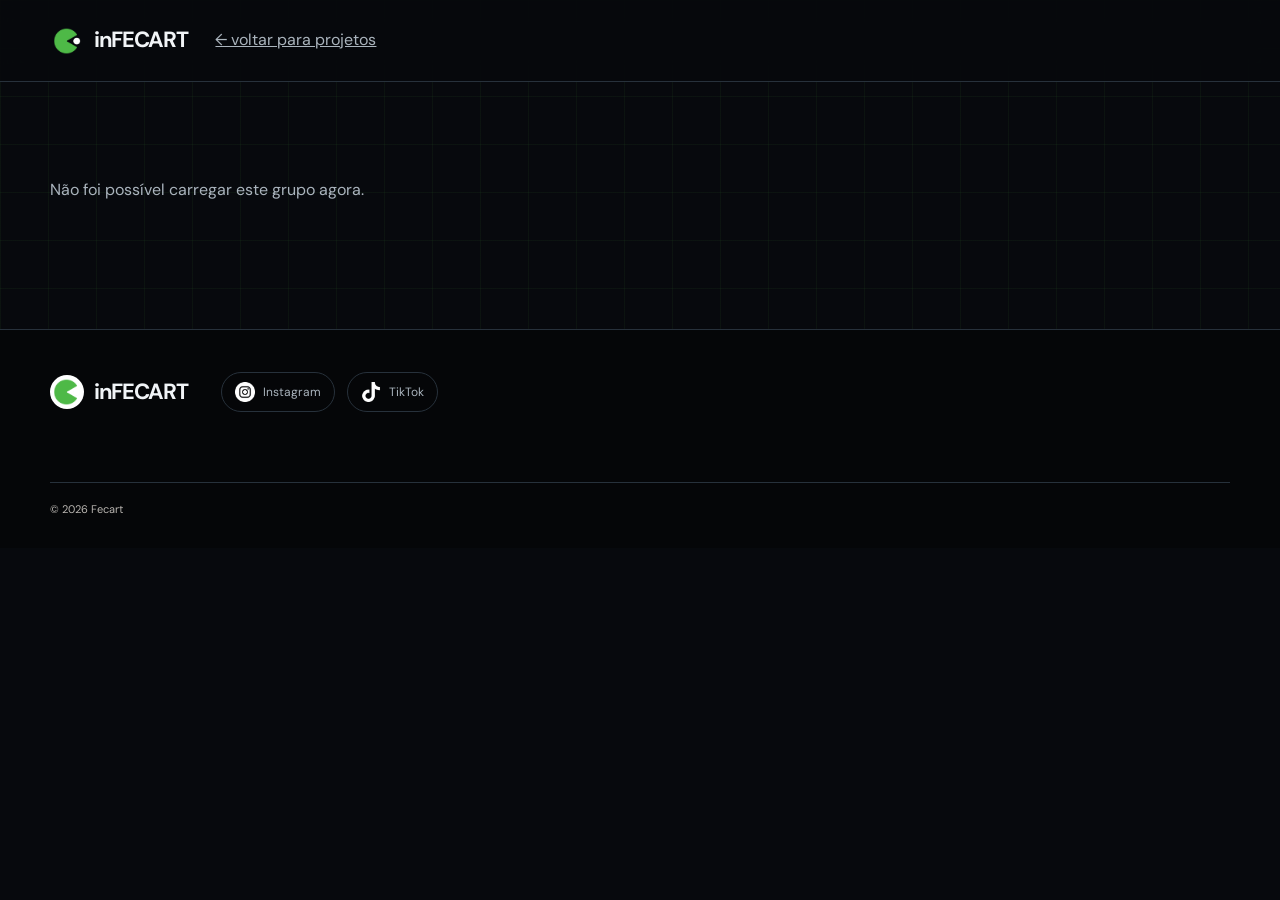
==== commit 24f44e63: "feat: update brand wordmark to inFECART" ====
--- a/grupo.html
+++ b/grupo.html
@@ -25,4 +25,4 @@
   <noscript><link rel="stylesheet" href="https://fonts.googleapis.com/css2?family=DM+Sans:wght@400;500;600;700&family=Fraunces:opsz,wght@9..144,600;9..144,700&display=swap"></noscript>
   <link rel="stylesheet" href="css/identity-blue-green.css">
 </head>
-<body class="group-page"><header class="site-header"><a class="brand" href="index.html"><img class="brand-logo" src="assets/fecart-informatica-icon.png" alt="Fecart Informática"><span>fecart</span></a><a class="back-link" id="group-back-link" href="index.html#projetos">← voltar para projetos</a></header><main id="group-content" class="group-main section-pad"><p class="loading-state">Carregando grupo...</p></main><footer class="site-footer section-pad"><div class="footer-top"><a class="brand brand-light" href="index.html"><img class="brand-logo" src="assets/fecart-informatica-icon.png" alt="Fecart Informática"><span>fecart</span></a><div class="social-pins" aria-label="Páginas da Fecart"><a class="social-pin" href="https://www.instagram.com/infecaart/" target="_blank" rel="noopener noreferrer"><img class="social-icon social-icon-instagram" src="assets/instagram.png" alt=""><span>Instagram</span></a><a class="social-pin" href="https://www.tiktok.com/@infecaart" target="_blank" rel="noopener noreferrer"><img class="social-icon social-icon-tiktok" src="assets/tiktok.png" alt=""><span>TikTok</span></a></div></div><div class="footer-bottom"><span>© 2026 Fecart</span></div></footer><aside class="editor-panel" id="group-editor-panel" hidden aria-labelledby="group-editor-title"><div class="editor-header"><div><p class="section-kicker">modo de manutenção</p><h2 id="group-editor-title">Editar grupo</h2></div><button class="modal-close" id="group-editor-close" type="button" aria-label="Fechar editor">×</button></div><p class="editor-explain" id="group-editor-explain">Use Ctrl + Shift + \\ para abrir. As alterações ficam salvas neste navegador e aparecem nesta página.</p><div id="group-editor-fields"></div><div class="editor-actions"><button class="button button-primary" id="group-editor-save" type="button">Salvar alterações</button><button class="button button-ghost" id="group-editor-reset" type="button">Restaurar</button></div><p class="editor-status" id="group-editor-status" role="status"></p></aside><script src="js/supabase-config.js"></script><script src="js/group.js" defer></script></body></html>
+<body class="group-page"><header class="site-header"><a class="brand" href="index.html"><img class="brand-logo" src="assets/fecart-informatica-icon.png" alt="Fecart Informática"><span>inFECART</span></a><a class="back-link" id="group-back-link" href="index.html#projetos">← voltar para projetos</a></header><main id="group-content" class="group-main section-pad"><p class="loading-state">Carregando grupo...</p></main><footer class="site-footer section-pad"><div class="footer-top"><a class="brand brand-light" href="index.html"><img class="brand-logo" src="assets/fecart-informatica-icon.png" alt="Fecart Informática"><span>inFECART</span></a><div class="social-pins" aria-label="Páginas da Fecart"><a class="social-pin" href="https://www.instagram.com/infecaart/" target="_blank" rel="noopener noreferrer"><img class="social-icon social-icon-instagram" src="assets/instagram.png" alt=""><span>Instagram</span></a><a class="social-pin" href="https://www.tiktok.com/@infecaart" target="_blank" rel="noopener noreferrer"><img class="social-icon social-icon-tiktok" src="assets/tiktok.png" alt=""><span>TikTok</span></a></div></div><div class="footer-bottom"><span>© 2026 Fecart</span></div></footer><aside class="editor-panel" id="group-editor-panel" hidden aria-labelledby="group-editor-title"><div class="editor-header"><div><p class="section-kicker">modo de manutenção</p><h2 id="group-editor-title">Editar grupo</h2></div><button class="modal-close" id="group-editor-close" type="button" aria-label="Fechar editor">×</button></div><p class="editor-explain" id="group-editor-explain">Use Ctrl + Shift + \\ para abrir. As alterações ficam salvas neste navegador e aparecem nesta página.</p><div id="group-editor-fields"></div><div class="editor-actions"><button class="button button-primary" id="group-editor-save" type="button">Salvar alterações</button><button class="button button-ghost" id="group-editor-reset" type="button">Restaurar</button></div><p class="editor-status" id="group-editor-status" role="status"></p></aside><script src="js/supabase-config.js"></script><script src="js/group.js" defer></script></body></html>
--- a/css/editorial-enhancements.css
+++ b/css/editorial-enhancements.css
@@ -7,7 +7,7 @@
 .projects-grid{gap:32px}.project-card{opacity:0;transform:translateY(18px);transition:opacity .55s ease,transform .55s ease,box-shadow .25s ease}.project-card.is-visible{opacity:1;transform:translateY(0)}.project-card.is-visible:hover{transform:translateY(-6px)}
 .project-card-body{padding:24px 24px 26px}.project-footer{padding-top:28px}.group-card{padding:26px}.group-card h3{margin-top:48px}.group-card-link{min-height:44px;bottom:18px}.group-card .group-count{bottom:66px}
 .related-project{padding:26px 12px;transition:background .2s,transform .2s}.related-project:hover{background:var(--paper-2);transform:translateX(5px)}
-.demo-media-label{position:absolute;left:10px;bottom:10px;z-index:3;background:rgba(37,35,31,.78);color:var(--white);border-radius:99px;padding:5px 8px;font:700 9px/1 var(--sans);letter-spacing:.1em;text-transform:uppercase}.demo-media-wrap{position:relative}
+.demo-media-wrap{position:relative}
 @media(max-width:850px){.projects-grid{gap:26px}.filter-bar{gap:10px;margin-bottom:30px}.group-hero h1{letter-spacing:-.03em}.block-heading h2{letter-spacing:-.03em}}
 @media(max-width:560px){.projects-grid{gap:24px}.hero-actions{gap:16px;flex-wrap:wrap}.project-card-body{padding:20px}.group-card{padding:22px}}
 @media(prefers-reduced-motion:reduce){.project-card{opacity:1;transform:none}.project-card.is-visible:hover{transform:none}.related-project:hover{transform:none}}
--- a/css/overrides.css
+++ b/css/overrides.css
@@ -3,3 +3,5 @@
 .button-primary{background:var(--tomato-dark)}.button-primary:hover{background:#8f3528}.footer-bottom{color:rgba(255,250,243,.72)}
 
 .editor-section{border:1px solid var(--line);border-radius:8px;padding:16px;margin:0 0 18px;background:color-mix(in srgb,var(--paper-2) 55%,transparent)}.editor-section>.section-kicker{margin:0 0 12px}.editor-section .editor-section{background:transparent;border:0;padding:0}.editor-group{padding:14px;border:1px solid var(--line);border-radius:6px;margin:14px 0;background:color-mix(in srgb,var(--paper) 35%,transparent)}.editor-group .editor-group{margin:12px 0;background:transparent}.editor-field{margin:14px 0}.editor-field label{font-size:11px;line-height:1.3}.editor-field textarea{min-height:78px}.editor-panel{padding:22px}.editor-panel .editor-actions{z-index:2}.editor-panel input,.editor-panel textarea,.editor-panel select{box-sizing:border-box}.editor-section>strong,.editor-group>strong{display:block;margin-bottom:8px}
+
+.project-modal{max-width:720px;max-height:82vh;padding:30px}.modal-cover{height:220px}.modal-title{font-size:44px}.modal-actions{display:flex;flex-direction:column;gap:10px;margin-top:24px}.modal-action-button,.modal-actions .like-button{box-sizing:border-box;width:100%;min-height:44px;margin:0;justify-content:center;text-decoration:none;font-size:14px;border:1px solid var(--line);border-radius:4px;padding:11px 14px;background:transparent;color:var(--ink);font-weight:700}.modal-action-button{display:inline-flex;align-items:center;gap:8px}.modal-action-button:hover,.modal-actions .like-button:hover,.modal-actions .like-button.is-liked{border-color:var(--tomato);color:var(--tomato)}
--- a/css/group-placeholders.css
+++ b/css/group-placeholders.css
@@ -1 +1,3 @@
 .media-placeholder{width:100%;height:220px;background:var(--paper-2);display:flex;flex-direction:column;align-items:center;justify-content:center;gap:8px;color:var(--muted);border:1px dashed var(--line);text-align:center}.media-placeholder span{display:grid;place-items:center;width:54px;height:54px;border:2px solid currentColor;border-radius:50%;font-family:var(--serif);font-size:28px;color:var(--accent,var(--tomato))}.media-placeholder small{font-size:11px;text-transform:uppercase;letter-spacing:.08em}.member-placeholder{height:220px}.video-placeholder{height:240px;background:var(--night);color:rgba(255,250,243,.72);border-color:rgba(255,250,243,.3)}.video-placeholder span{color:var(--sun)}.project-main-media{margin-bottom:24px}.project-main-image{width:100%;height:260px;object-fit:cover}.group-card-link{cursor:pointer}
+
+.member-photo-empty{background:transparent!important;border:0!important;display:block;visibility:hidden}
--- a/css/group-member-layout.css
+++ b/css/group-member-layout.css
@@ -1 +1,3 @@
 .members-grid{display:flex;flex-wrap:nowrap;gap:16px;overflow-x:auto;overflow-y:hidden;padding-bottom:10px}.member-card{flex:1 0 calc((100% - 64px)/5);min-width:0}.members-count-4 .member-card{flex-basis:calc((100% - 48px)/4)}.member-photo,.member-placeholder{height:auto;aspect-ratio:3/4;object-fit:cover}.member-placeholder{min-height:220px}@media(max-width:850px){.members-grid{gap:10px}.member-card,.members-count-4 .member-card{flex:0 0 145px}.member-photo,.member-placeholder{aspect-ratio:3/4}.member-placeholder{min-height:0}}
+
+.member-photo-empty{background:transparent!important;border:0!important;display:block;visibility:hidden}
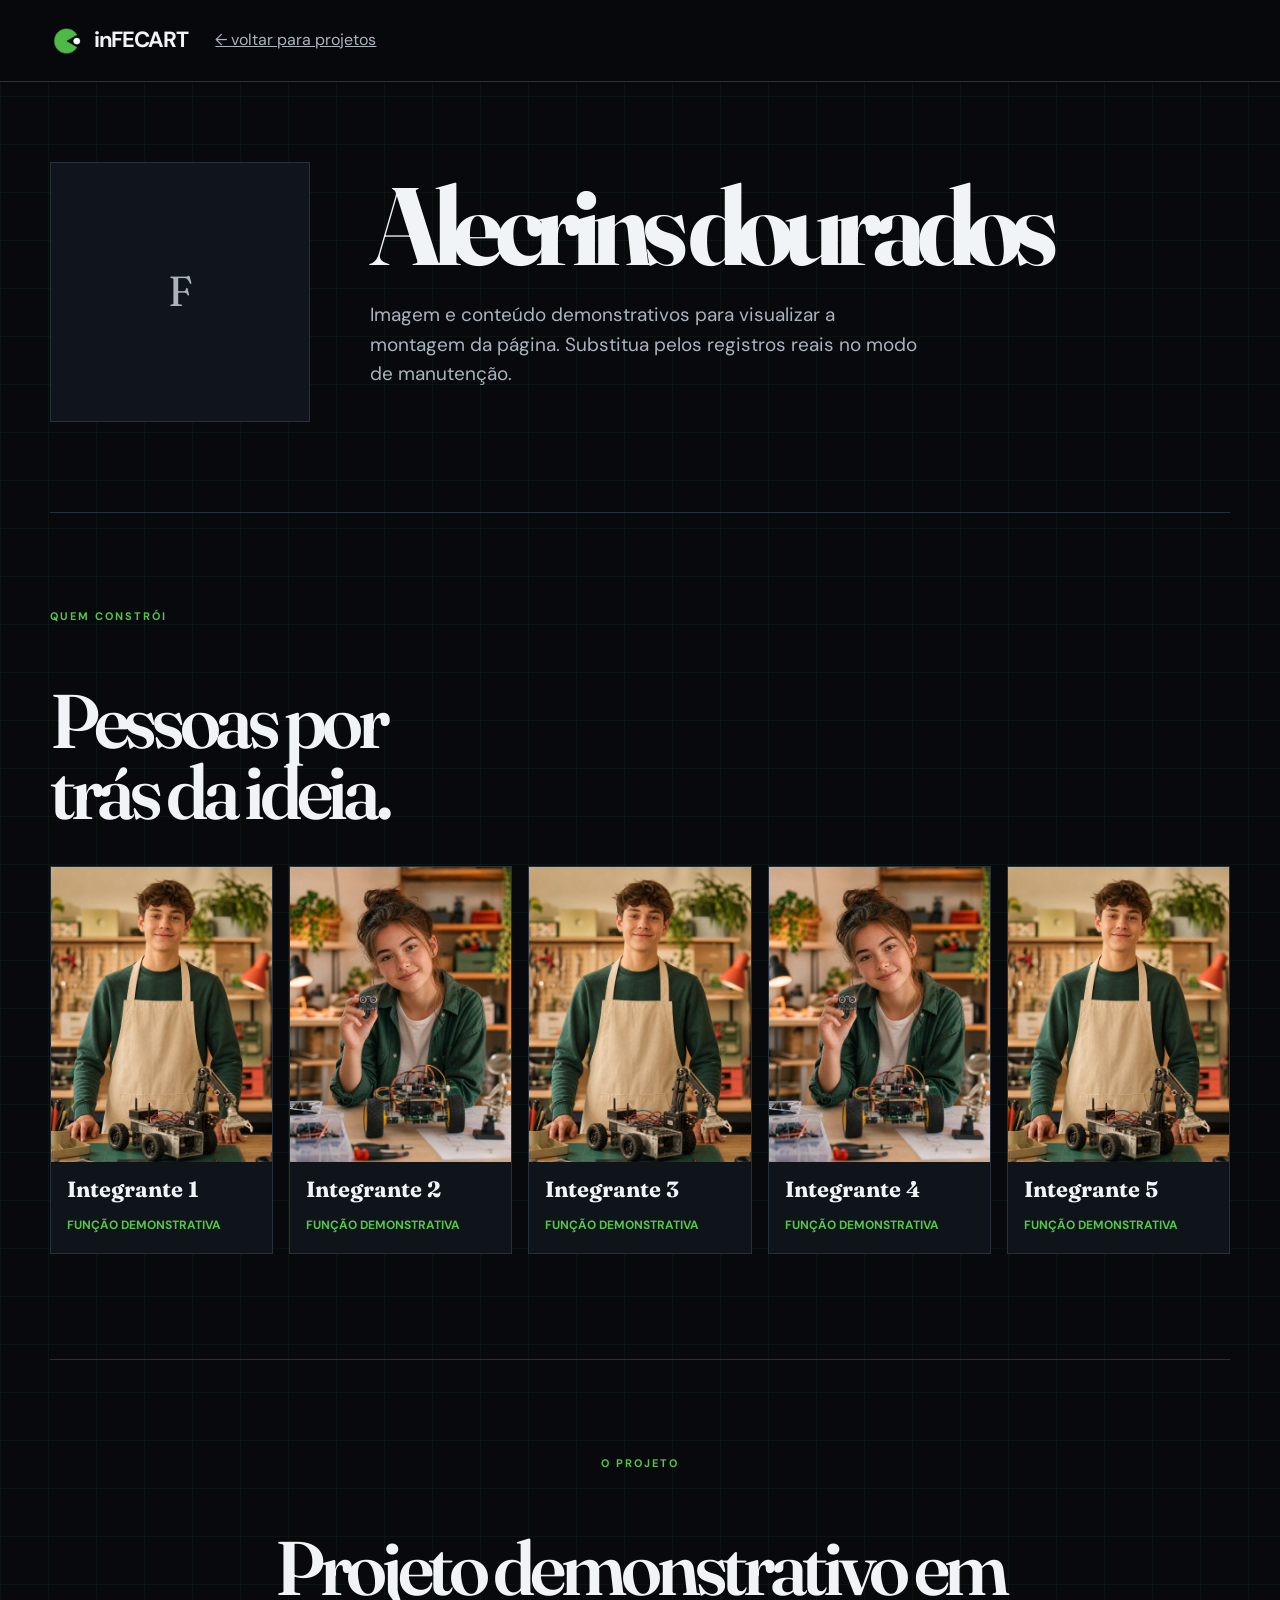
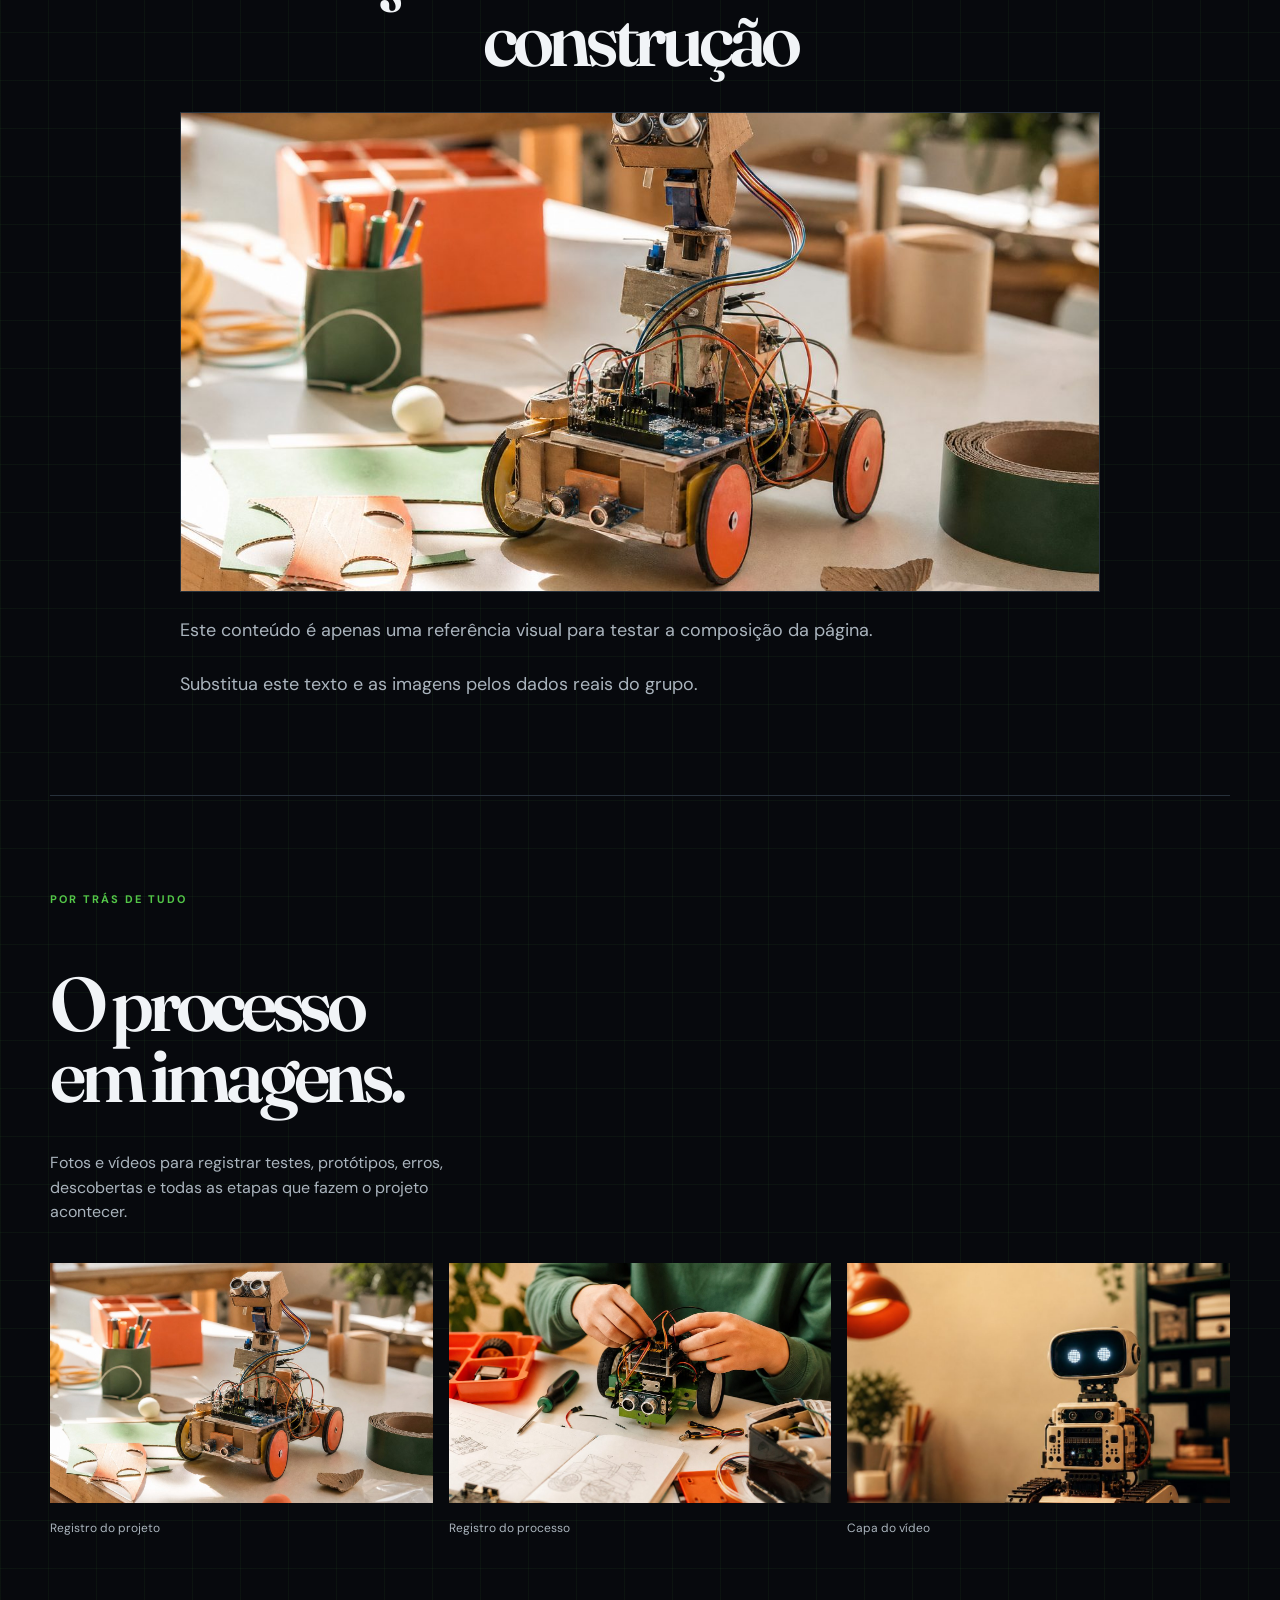
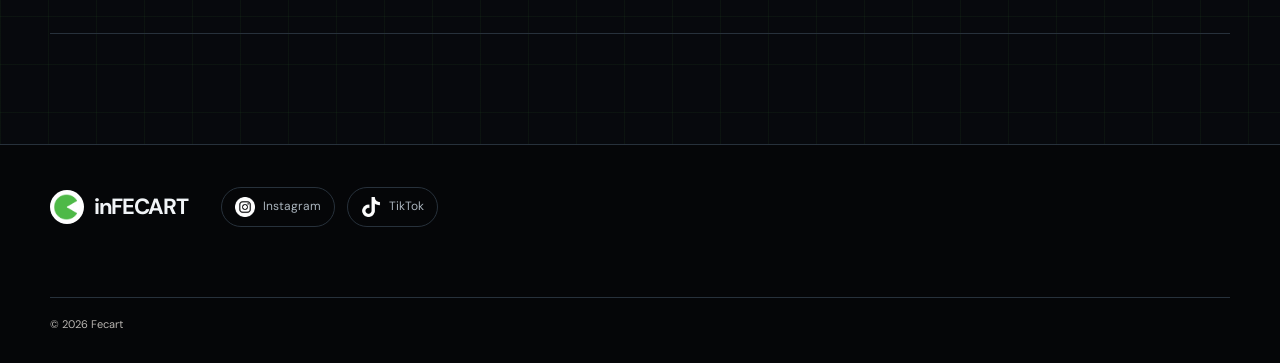
==== commit ee56d448: "perf: sync branded loader with remote content" ====
--- a/grupo.html
+++ b/grupo.html
@@ -25,4 +25,4 @@
   <noscript><link rel="stylesheet" href="https://fonts.googleapis.com/css2?family=DM+Sans:wght@400;500;600;700&family=Fraunces:opsz,wght@9..144,600;9..144,700&display=swap"></noscript>
   <link rel="stylesheet" href="css/identity-blue-green.css">
 </head>
-<body class="group-page"><header class="site-header"><a class="brand" href="index.html"><img class="brand-logo" src="assets/fecart-informatica-icon.png" alt="Fecart Informática"><span>inFECART</span></a><a class="back-link" id="group-back-link" href="index.html#projetos">← voltar para projetos</a></header><main id="group-content" class="group-main section-pad"><p class="loading-state">Carregando grupo...</p></main><footer class="site-footer section-pad"><div class="footer-top"><a class="brand brand-light" href="index.html"><img class="brand-logo" src="assets/fecart-informatica-icon.png" alt="Fecart Informática"><span>inFECART</span></a><div class="social-pins" aria-label="Páginas da Fecart"><a class="social-pin" href="https://www.instagram.com/infecaart/" target="_blank" rel="noopener noreferrer"><img class="social-icon social-icon-instagram" src="assets/instagram.png" alt=""><span>Instagram</span></a><a class="social-pin" href="https://www.tiktok.com/@infecaart" target="_blank" rel="noopener noreferrer"><img class="social-icon social-icon-tiktok" src="assets/tiktok.png" alt=""><span>TikTok</span></a></div></div><div class="footer-bottom"><span>© 2026 Fecart</span></div></footer><aside class="editor-panel" id="group-editor-panel" hidden aria-labelledby="group-editor-title"><div class="editor-header"><div><p class="section-kicker">modo de manutenção</p><h2 id="group-editor-title">Editar grupo</h2></div><button class="modal-close" id="group-editor-close" type="button" aria-label="Fechar editor">×</button></div><p class="editor-explain" id="group-editor-explain">Use Ctrl + Shift + \\ para abrir. As alterações ficam salvas neste navegador e aparecem nesta página.</p><div id="group-editor-fields"></div><div class="editor-actions"><button class="button button-primary" id="group-editor-save" type="button">Salvar alterações</button><button class="button button-ghost" id="group-editor-reset" type="button">Restaurar</button></div><p class="editor-status" id="group-editor-status" role="status"></p></aside><script src="js/supabase-config.js"></script><script src="js/group.js" defer></script></body></html>
+<body class="group-page is-hydrating"><div class="site-loader" id="site-loader" role="status" aria-live="polite"><div class="loader-card"><img class="loader-logo" src="assets/fecart-loader-logo.jpg" alt="FECART Informática"><div class="loader-orbit" aria-hidden="true"><div class="loader-core"></div></div><p class="loader-status">Organizando o grupo...</p><div class="loader-progress" aria-hidden="true"><span></span></div></div></div><header class="site-header"><a class="brand" href="index.html"><img class="brand-logo" src="assets/fecart-informatica-icon.png" alt="Fecart Informática"><span>inFECART</span></a><a class="back-link" id="group-back-link" href="index.html#projetos">← voltar para projetos</a></header><main id="group-content" class="group-main section-pad"><p class="loading-state">Carregando grupo...</p></main><footer class="site-footer section-pad"><div class="footer-top"><a class="brand brand-light" href="index.html"><img class="brand-logo" src="assets/fecart-informatica-icon.png" alt="Fecart Informática"><span>inFECART</span></a><div class="social-pins" aria-label="Páginas da Fecart"><a class="social-pin" href="https://www.instagram.com/infecaart/" target="_blank" rel="noopener noreferrer"><img class="social-icon social-icon-instagram" src="assets/instagram.png" alt=""><span>Instagram</span></a><a class="social-pin" href="https://www.tiktok.com/@infecaart" target="_blank" rel="noopener noreferrer"><img class="social-icon social-icon-tiktok" src="assets/tiktok.png" alt=""><span>TikTok</span></a></div></div><div class="footer-bottom"><span>© 2026 Fecart</span></div></footer><aside class="editor-panel" id="group-editor-panel" hidden aria-labelledby="group-editor-title"><div class="editor-header"><div><p class="section-kicker">modo de manutenção</p><h2 id="group-editor-title">Editar grupo</h2></div><button class="modal-close" id="group-editor-close" type="button" aria-label="Fechar editor">×</button></div><p class="editor-explain" id="group-editor-explain">Use Ctrl + Shift + \\ para abrir. As alterações ficam salvas neste navegador e aparecem nesta página.</p><div id="group-editor-fields"></div><div class="editor-actions"><button class="button button-primary" id="group-editor-save" type="button">Salvar alterações</button><button class="button button-ghost" id="group-editor-reset" type="button">Restaurar</button></div><p class="editor-status" id="group-editor-status" role="status"></p></aside><style>body.is-hydrating{overflow:hidden}body.is-hydrating .site-header,body.is-hydrating .group-main,body.is-hydrating .site-footer{visibility:hidden}</style><script src="js/supabase-config.js"></script><script src="js/group.js" defer></script></body></html>
--- a/css/style.css
+++ b/css/style.css
@@ -2,3 +2,6 @@
 *{box-sizing:border-box}html{scroll-behavior:smooth}body{margin:0;background:var(--paper);color:var(--ink);font-family:var(--sans);line-height:1.55}body.editor-open{overflow:hidden}a{color:inherit}button{font:inherit}button,a{outline-offset:4px}button:focus-visible,a:focus-visible{outline:3px solid var(--sun);outline-offset:4px}.section-pad{padding-left:max(24px,calc((100vw - var(--max))/2));padding-right:max(24px,calc((100vw - var(--max))/2))}.site-header{height:82px;display:flex;align-items:center;gap:28px;padding:0 max(24px,calc((100vw - var(--max))/2));border-bottom:1px solid transparent;position:sticky;top:0;z-index:20;background:rgba(244,239,230,.92);backdrop-filter:blur(14px)}.brand{display:inline-flex;align-items:center;gap:10px;font-size:22px;font-weight:700;letter-spacing:-.06em;text-decoration:none}.brand-mark{display:grid;place-items:center;width:34px;height:34px;border-radius:11px 11px 11px 3px;background:var(--tomato);color:white;font-weight:700;letter-spacing:0}.site-nav{display:flex;gap:28px;margin-left:auto}.site-nav a{text-decoration:none;font-size:14px;font-weight:600;color:var(--muted);transition:color .2s}.site-nav a:hover{color:var(--tomato)}kbd{font-size:10px;border:1px solid var(--line);border-bottom-width:2px;border-radius:4px;padding:1px 4px;margin-left:3px;background:var(--white);color:var(--ink)}.menu-toggle{display:none;border:0;background:none;color:var(--muted);cursor:pointer}.hero{min-height:620px;display:grid;grid-template-columns:1fr .9fr;align-items:center;gap:64px;padding-top:74px;padding-bottom:84px;overflow:hidden}.section-kicker{font-size:11px;font-weight:700;letter-spacing:.13em;text-transform:uppercase;color:var(--tomato);margin:0 0 20px}.hero h1,h2{font-family:var(--serif);font-weight:600;letter-spacing:-.065em;line-height:.98;margin:0}.hero h1{font-size:clamp(58px,8vw,106px);max-width:700px}.hero em,h2 em{font-style:normal;color:var(--tomato)}.hero-lead{max-width:510px;font-size:18px;color:var(--muted);margin:30px 0}.hero-actions{display:flex;align-items:center;gap:24px}.button{display:inline-flex;align-items:center;justify-content:center;gap:24px;padding:14px 18px;border:0;border-radius:4px;text-decoration:none;font-weight:700;font-size:14px;cursor:pointer;transition:transform .2s,background .2s}.button span{font-size:20px;line-height:0}.button:hover{transform:translateY(-2px)}.button-primary{background:var(--tomato);color:white}.button-primary:hover{background:var(--tomato-dark)}.button-dark{background:var(--night);color:var(--white)}.button-ghost{background:transparent;border:1px solid var(--line);color:var(--ink)}.hero-art{height:440px;position:relative;background:var(--leaf);border-radius:45% 8px 45% 8px;overflow:hidden;transform:rotate(3deg)}.sun-disc{position:absolute;width:230px;height:230px;right:13%;top:18%;background:var(--sun);border-radius:50%;mix-blend-mode:screen}.orbit{position:absolute;border:1px solid rgba(255,250,243,.6);border-radius:50%;width:440px;height:170px;left:50%;top:52%;transform:translate(-50%,-50%) rotate(-24deg)}.orbit-two{width:350px;height:280px;transform:translate(-50%,-50%) rotate(57deg)}.gear{position:absolute;left:29%;top:28%;width:190px;height:190px;border-radius:50%;background:var(--tomato);box-shadow:0 0 0 22px rgba(224,91,63,.12);animation:float 6s ease-in-out infinite}.gear:before{content:"";position:absolute;inset:-18px;border:18px dotted var(--tomato);border-radius:50%;transform:rotate(15deg)}.gear i{position:absolute;inset:38px;border-radius:50%;background:var(--leaf);border:10px solid var(--paper-2)}.projects-section{padding-top:120px;padding-bottom:120px}.section-heading{display:grid;grid-template-columns:1fr 310px;gap:60px;align-items:end;margin-bottom:46px}.section-heading.compact{margin-bottom:40px}.section-heading h2,.process-copy h2,.about-section h2{font-size:clamp(48px,6vw,76px)}.section-note{color:var(--muted);font-size:15px;margin:0 0 4px}.filter-bar{display:flex;flex-wrap:wrap;gap:9px;margin-bottom:28px}.filter-button{border:1px solid var(--line);background:transparent;border-radius:99px;padding:9px 15px;color:var(--muted);cursor:pointer;font-size:13px}.filter-button:hover,.filter-button.active{background:var(--ink);border-color:var(--ink);color:var(--white)}.projects-grid{display:grid;grid-template-columns:repeat(12,1fr);gap:22px}.project-card{text-align:left;font:inherit;width:100%;grid-column:span 4;background:var(--white);border:1px solid var(--line);min-height:310px;display:flex;flex-direction:column;cursor:pointer;transition:transform .25s,box-shadow .25s}.project-card:hover{transform:translateY(-6px);box-shadow:var(--shadow)}.project-image{width:100%;height:190px;object-fit:cover;background:var(--paper-2);display:block}.project-image.placeholder{display:grid;place-items:center;color:var(--muted);font-family:var(--serif);font-size:34px}.project-card-body{padding:19px 20px 21px;display:flex;flex-direction:column;flex:1}.project-meta{display:flex;justify-content:space-between;gap:10px;color:var(--tomato);font-size:11px;text-transform:uppercase;letter-spacing:.1em;font-weight:700}.project-card h3{font-family:var(--serif);font-size:26px;line-height:1.05;letter-spacing:-.04em;margin:15px 0 8px}.project-card p{font-size:13px;color:var(--muted);margin:0}.project-footer{display:flex;justify-content:space-between;align-items:end;margin-top:auto;padding-top:20px}.tag-list{display:flex;flex-wrap:wrap;gap:5px}.tag{background:var(--paper-2);padding:4px 7px;border-radius:2px;font-size:10px;color:var(--muted)}.project-arrow{font-size:22px;color:var(--tomato)}.empty-state{padding:40px 0;color:var(--muted)}.groups-grid{display:grid;grid-template-columns:repeat(4,1fr);gap:14px}.group-card{min-height:255px;padding:22px;background:var(--white);border:1px solid var(--line);position:relative;overflow:hidden}.group-card:after{content:"";position:absolute;width:100px;height:100px;border-radius:50%;right:-35px;bottom:-35px;background:var(--accent,var(--sun));opacity:.75}.group-index{font-size:11px;color:var(--muted)}.group-card h3{font-family:var(--serif);font-size:29px;letter-spacing:-.05em;line-height:1;margin:42px 0 12px;max-width:190px}.group-card p{font-size:13px;color:var(--muted);max-width:200px;margin:0}.group-count{position:absolute;left:22px;bottom:22px;font-size:11px;font-weight:700;color:var(--leaf)}.about-section{display:grid;grid-template-columns:1fr 1fr;gap:100px;padding-top:120px;padding-bottom:125px}.about-text{max-width:480px;align-self:end}.about-text p{font-size:20px;color:var(--muted);margin:0 0 28px}.site-footer{background:var(--night);color:var(--white);padding-top:42px;padding-bottom:30px}.footer-top{display:flex;align-items:center;gap:34px;padding-bottom:70px}.brand-light{color:var(--white)}.footer-top p{font-size:13px;color:rgba(255,250,243,.6);margin:0}.footer-bottom{border-top:1px solid rgba(255,250,243,.15);padding-top:18px;display:flex;justify-content:space-between;color:rgba(255,250,243,.4);font-size:11px}.modal-backdrop{position:fixed;inset:0;background:rgba(37,35,31,.7);z-index:40;display:grid;place-items:center;padding:20px}.project-modal{background:var(--white);max-width:850px;max-height:90vh;overflow:auto;position:relative;width:100%;padding:42px}.modal-close{border:0;background:transparent;color:var(--muted);font-size:30px;line-height:1;cursor:pointer}.project-modal>.modal-close{position:absolute;right:18px;top:14px}.modal-content-grid{display:grid;grid-template-columns:1fr 1fr;gap:30px}.modal-cover{width:100%;height:270px;object-fit:cover;background:var(--paper-2)}.modal-title{font-family:var(--serif);font-size:50px;line-height:1;letter-spacing:-.06em;margin:10px 0 15px}.modal-label{color:var(--tomato);font-size:11px;font-weight:700;letter-spacing:.12em;text-transform:uppercase}.modal-description{color:var(--muted);font-size:15px}.modal-facts{display:flex;gap:22px;flex-wrap:wrap;border-top:1px solid var(--line);padding-top:18px;margin-top:22px;font-size:12px}.timeline{margin-top:32px;border-top:1px solid var(--line)}.timeline-item{display:grid;grid-template-columns:100px 1fr;gap:18px;padding:18px 0;border-bottom:1px solid var(--line)}.timeline-item time{color:var(--tomato);font-size:12px;font-weight:700}.timeline-item strong{display:block;font-family:var(--serif);font-size:21px}.timeline-item p{color:var(--muted);font-size:13px;margin:5px 0 0}.editor-panel{position:fixed;z-index:50;right:0;top:0;width:min(440px,100%);height:100vh;background:var(--white);box-shadow:-20px 0 60px rgba(0,0,0,.2);padding:30px;overflow:auto}.editor-header{display:flex;justify-content:space-between;align-items:start}.editor-panel h2{font-family:var(--serif);font-size:42px;letter-spacing:-.06em;margin:0}.editor-explain{font-size:13px;color:var(--muted);border-bottom:1px solid var(--line);padding-bottom:22px}.editor-field{margin:22px 0}.editor-field label{display:block;font-size:11px;text-transform:uppercase;letter-spacing:.1em;font-weight:700;color:var(--tomato);margin-bottom:7px}.editor-field textarea,.editor-field input{width:100%;font:inherit;border:1px solid var(--line);background:var(--paper);padding:10px;color:var(--ink);border-radius:3px}.editor-field textarea{min-height:85px;resize:vertical}.editor-field input[type=file]{font-size:12px}.editor-image-preview{width:100%;height:100px;object-fit:cover;margin-top:8px;background:var(--paper-2)}.editor-actions{display:flex;gap:10px;position:sticky;bottom:0;background:var(--white);padding-top:16px}.editor-status{font-size:12px;color:var(--leaf)}.toast{position:fixed;bottom:24px;left:50%;transform:translate(-50%,20px);opacity:0;background:var(--night);color:var(--white);padding:12px 18px;font-size:13px;z-index:60;transition:opacity .2s,transform .2s}.toast.show{opacity:1;transform:translate(-50%,0)}[hidden]{display:none!important}@keyframes float{0%,100%{transform:translateY(0) rotate(0)}50%{transform:translateY(-12px) rotate(5deg)}}@media (prefers-reduced-motion:reduce){*,*:before,*:after{scroll-behavior:auto!important;animation:none!important;transition:none!important}}
 @media (max-width:850px){.site-header{height:70px}.site-nav{display:none;position:absolute;top:70px;left:0;right:0;background:var(--paper);padding:18px 24px 24px;flex-direction:column;gap:18px;border-bottom:1px solid var(--line)}.site-nav.is-open{display:flex}.menu-toggle{display:block;margin-left:auto}.hero{grid-template-columns:1fr;min-height:auto;padding-top:70px}.hero-art{height:340px;max-width:540px;width:100%;margin:0 auto}.section-heading,.about-section{grid-template-columns:1fr;gap:26px}.section-heading{margin-bottom:34px}.section-note{max-width:500px}.projects-section{padding-top:80px;padding-bottom:80px}.groups-grid{grid-template-columns:repeat(2,1fr)}.project-card{text-align:left;font:inherit;width:100%;grid-column:span 6}.project-card:nth-child(3n/**/+2){transform:none}.project-card:nth-child(3n/**/+2):hover,.project-card:hover{transform:translateY(-5px)}.about-section{gap:36px;padding-top:80px;padding-bottom:80px}.footer-top{flex-wrap:wrap;padding-bottom:50px}.footer-top p{order:3;width:100%}}
 @media (max-width:560px){.hero h1{font-size:58px}.hero-art{height:290px}.gear{width:140px;height:140px;left:26%;top:27%}.gear i{inset:27px}.sun-disc{width:170px;height:170px}.groups-grid{grid-template-columns:1fr}.project-card{text-align:left;font:inherit;width:100%;grid-column:span 12}.project-card:nth-child(3n/**/+2){transform:none}.project-card:nth-child(3n/**/+2):hover,.project-card:hover{transform:translateY(-5px)}.modal-content-grid{grid-template-columns:1fr}.project-modal{padding:30px 22px}.modal-title{font-size:40px}.timeline-item{grid-template-columns:75px 1fr}.footer-bottom{gap:10px;flex-direction:column}}
+.editor-context{display:flex;flex-direction:column;gap:4px;border:1px solid var(--line);background:var(--paper-2);padding:12px 14px;margin:18px 0 22px}.editor-context strong{font-size:13px}.editor-context span,.editor-help{font-size:12px;color:var(--muted)}
+
+.site-loader{position:fixed;inset:0;z-index:9999;display:grid;place-items:center;background:#101657;color:#f5f5ff;font-family:system-ui,sans-serif;transition:opacity .35s ease,visibility .35s ease}.site-loader.is-done{opacity:0;visibility:hidden;pointer-events:none}.loader-card{width:min(420px,calc(100% - 48px));text-align:center}.loader-logo{display:block;width:min(300px,82vw);height:auto;margin:0 auto 30px;border-radius:2px;filter:drop-shadow(0 10px 28px rgba(77,196,72,.12))}.loader-orbit{position:relative;width:92px;height:92px;margin:0 auto 24px;border:2px solid rgba(77,196,72,.28);border-radius:50%;animation:loader-spin 4s linear infinite}.loader-orbit:before,.loader-orbit:after{content:"";position:absolute;border-radius:50%}.loader-orbit:before{width:14px;height:14px;top:-7px;left:50%;background:#4dc448;box-shadow:0 0 0 7px rgba(77,196,72,.12)}.loader-orbit:after{width:8px;height:8px;right:6px;bottom:14px;background:#8ae17e}.loader-core{position:absolute;inset:28px;border-radius:50%;background:#4dc448;box-shadow:0 0 0 8px rgba(77,196,72,.13);animation:loader-pulse 1.8s ease-in-out infinite}.loader-status{margin:0;color:rgba(245,245,255,.72);font-size:13px;letter-spacing:.06em}.loader-progress{height:3px;margin:18px auto 0;width:min(240px,70vw);background:rgba(255,255,255,.14);overflow:hidden;border-radius:99px}.loader-progress span{display:block;width:38%;height:100%;background:#4dc448;border-radius:99px;animation:loader-progress 1.25s ease-in-out infinite}@keyframes loader-spin{to{transform:rotate(360deg)}}@keyframes loader-pulse{0%,100%{transform:scale(.9);opacity:.8}50%{transform:scale(1.08);opacity:1}}@keyframes loader-progress{0%{transform:translateX(-130%)}100%{transform:translateX(360%)}}@media(prefers-reduced-motion:reduce){.loader-orbit,.loader-core,.loader-progress span{animation:none}.loader-progress span{width:100%}}
--- a/css/group.css
+++ b/css/group.css
@@ -1 +1,39 @@
-.group-main{padding-top:80px;padding-bottom:110px}.group-hero{display:grid;grid-template-columns:260px 1fr;gap:60px;align-items:center;border-bottom:1px solid var(--line);padding-bottom:90px}.group-logo{width:260px;height:260px;border:1px solid var(--line);background:var(--paper-2);display:grid;place-items:center;overflow:hidden}.logo-image{width:100%;height:100%;object-fit:contain}.image-placeholder{display:grid;place-items:center;background:var(--paper-2);color:var(--muted);font-family:var(--serif);font-size:42px}.group-hero h1{font-family:var(--serif);font-size:clamp(60px,9vw,110px);line-height:.9;letter-spacing:-.08em;margin:0 0 25px}.group-description{max-width:560px;color:var(--muted);font-size:19px}.section-block{padding-top:95px;padding-bottom:95px;border-bottom:1px solid var(--line)}.block-heading{display:grid;grid-template-columns:1fr 1fr;gap:40px;align-items:end;margin-bottom:38px}.block-heading h2{font-family:var(--serif);font-size:clamp(48px,6vw,76px);line-height:.94;letter-spacing:-.07em;margin:0}.block-heading>p:last-child{color:var(--muted);margin:0;max-width:400px}.project-detail{display:grid;grid-template-columns:1fr 1fr;gap:70px}.project-detail>div>p{font-size:18px;color:var(--muted);max-width:570px}.project-related{border-top:1px solid var(--line)}.related-project{display:grid;grid-template-columns:70px 1fr auto;gap:12px;align-items:center;border-bottom:1px solid var(--line);padding:18px 0;text-decoration:none}.related-project span,.related-project small{font-size:11px;color:var(--tomato);text-transform:uppercase}.related-project strong{font-family:var(--serif);font-size:20px}.empty-detail{color:var(--muted);font-size:16px}.members-grid{display:grid;grid-template-columns:repeat(4,1fr);gap:16px}.member-card{background:var(--white);border:1px solid var(--line);padding-bottom:18px}.member-photo{width:100%;height:220px;object-fit:cover}.member-card h3,.member-card p{margin:10px 16px 0}.member-card h3{font-family:var(--serif);font-size:22px}.member-card p{font-size:12px;color:var(--tomato);font-weight:700;text-transform:uppercase}.process-gallery{display:grid;grid-template-columns:repeat(3,1fr);gap:16px}.process-gallery figure{margin:0}.gallery-image{width:100%;height:240px;object-fit:cover}.process-gallery figcaption{font-size:12px;color:var(--muted);padding-top:8px}.group-card-link{position:absolute;left:22px;bottom:22px;z-index:1;display:inline-flex;gap:8px;align-items:center;color:var(--ink);font-size:12px;font-weight:700;text-decoration:none}.group-card-link span{color:var(--tomato);font-size:18px}.group-card-link:hover{color:var(--tomato)}.group-card .group-count{bottom:53px}@media(max-width:850px){.group-main{padding-top:55px;padding-bottom:70px}.group-hero,.project-detail,.block-heading{grid-template-columns:1fr;gap:28px}.group-logo{width:180px;height:180px}.section-block{padding-top:70px;padding-bottom:70px}.members-grid{grid-template-columns:repeat(2,1fr)}.process-gallery{grid-template-columns:1fr}.member-photo{height:180px}.related-project{grid-template-columns:55px 1fr}.related-project small{display:none}}
+.group-main{padding-top:80px;padding-bottom:110px}.group-hero{display:grid;grid-template-columns:260px 1fr;gap:60px;align-items:center;border-bottom:1px solid var(--line);padding-bottom:90px}.group-logo{width:260px;height:260px;border:1px solid var(--line);background:var(--paper-2);display:grid;place-items:center;overflow:hidden}.logo-image{width:100%;height:100%;object-fit:contain}.image-placeholder{display:grid;place-items:center;background:var(--paper-2);color:var(--muted);font-family:var(--serif);font-size:42px}.group-hero h1{font-family:var(--serif);font-size:clamp(60px,9vw,110px);line-height:.9;letter-spacing:-.08em;margin:0 0 25px}.group-description{max-width:560px;color:var(--muted);font-size:19px}.section-block{padding-top:95px;padding-bottom:95px;border-bottom:1px solid var(--line)}.block-heading{display:grid;grid-template-columns:1fr 1fr;gap:40px;align-items:end;margin-bottom:38px}.block-heading h2{font-family:var(--serif);font-size:clamp(48px,6vw,76px);line-height:.94;letter-spacing:-.07em;margin:0}.block-heading>p:last-child{color:var(--muted);margin:0;max-width:400px}.project-detail{display:grid;grid-template-columns:minmax(0,1.2fr) minmax(280px,.8fr);gap:clamp(42px,7vw,96px);align-items:start}.project-detail>div:first-child{min-width:0}.project-detail>div>p{font-size:18px;line-height:1.65;color:var(--muted);max-width:650px;margin:24px auto 0 0}.project-main-media{margin-bottom:32px}.project-main-image{width:100%;height:clamp(340px,36vw,520px);object-fit:cover;object-position:center;border:1px solid var(--line);display:block}.project-related{border-top:1px solid var(--line);margin-top:0;padding-top:2px}.related-project{display:grid;grid-template-columns:70px 1fr auto;gap:12px;align-items:center;border-bottom:1px solid var(--line);padding:18px 0;text-decoration:none}.related-project span,.related-project small{font-size:11px;color:var(--tomato);text-transform:uppercase}.related-project strong{font-family:var(--serif);font-size:20px}.empty-detail{color:var(--muted);font-size:16px}.members-grid{display:grid;grid-template-columns:repeat(4,1fr);gap:16px}.member-card{background:var(--white);border:1px solid var(--line);padding-bottom:18px}.member-photo{width:100%;height:220px;object-fit:cover}.member-card h3,.member-card p{margin:10px 16px 0}.member-card h3{font-family:var(--serif);font-size:22px}.member-card p{font-size:12px;color:var(--tomato);font-weight:700;text-transform:uppercase}.process-gallery{display:grid;grid-template-columns:repeat(3,1fr);gap:16px}.process-gallery figure{margin:0}.gallery-image{width:100%;height:240px;object-fit:cover}.process-gallery figcaption{font-size:12px;color:var(--muted);padding-top:8px}.group-card-link{position:absolute;left:22px;bottom:22px;z-index:1;display:inline-flex;gap:8px;align-items:center;color:var(--ink);font-size:12px;font-weight:700;text-decoration:none}.group-card-link span{color:var(--tomato);font-size:18px}.group-card-link:hover{color:var(--tomato)}.group-card .group-count{bottom:53px}@media(max-width:850px){.group-main{padding-top:55px;padding-bottom:70px}.group-hero,.project-detail,.block-heading{grid-template-columns:1fr;gap:28px}.group-logo{width:180px;height:180px}.section-block{padding-top:70px;padding-bottom:70px}.project-main-image{height:min(72vw,420px)}.project-detail>div>p{font-size:16px;line-height:1.6;margin-top:20px}.members-grid{grid-template-columns:repeat(2,1fr)}.process-gallery{grid-template-columns:1fr}.member-photo{height:180px}.related-project{grid-template-columns:55px 1fr}.related-project small{display:none}}
+
+/* Ajustes finais do bloco de projeto, sem aumentar as mídias */
+.group-project .block-heading{grid-template-columns:1fr 1fr;gap:40px;align-items:end;margin-bottom:38px}
+.group-project .project-detail{grid-template-columns:minmax(0,1.2fr) minmax(280px,.8fr);gap:clamp(42px,7vw,96px);min-height:620px;align-items:start}
+.group-project .project-detail>div:first-child{min-width:0;min-height:620px}
+.group-project .project-main-media{width:100%;margin-bottom:24px}
+.group-project .project-main-image,.group-project .media-placeholder{height:260px;min-height:0}
+.group-project .project-detail>div>p{max-width:650px;margin-left:0}
+.group-project .project-related{align-self:start;margin-top:0}
+@media(max-width:850px){
+  .group-project .block-heading{grid-template-columns:1fr;gap:18px;margin-bottom:30px}
+  .group-project .project-detail{grid-template-columns:1fr;gap:30px;min-height:0}
+  .group-project .project-detail>div:first-child{min-height:0}
+  .group-project .project-main-image,.group-project .media-placeholder{height:260px;max-height:none}
+  .group-project .project-detail>div>p{font-size:16px;line-height:1.6;margin-top:18px}
+  .group-project .project-related{margin-top:0}
+}
+
+/* Nome e foto do projeto centralizados em todas as páginas de grupo */
+.group-project .block-heading{grid-template-columns:1fr;justify-items:center;text-align:center}
+.group-project .block-heading h2{max-width:900px;text-align:center}
+.group-project .project-detail{grid-template-columns:1fr;min-height:0}
+.group-project .project-detail>div:first-child{min-height:0;max-width:920px;width:100%;margin-inline:auto}
+.group-project .project-main-media{display:flex;justify-content:center}
+.group-project .project-main-image,.group-project .media-placeholder{width:min(100%,640px);margin-inline:auto}
+.group-project .project-detail>div>p{max-width:920px;margin-left:auto;margin-right:auto}
+.group-project .project-related{max-width:920px;width:100%;margin-inline:auto}
+
+.members-section .block-heading{grid-template-columns:1fr;justify-items:center;text-align:center}
+.members-section .block-heading h2{text-align:center;max-width:900px}
+.members-section .block-heading{justify-items:start;text-align:left}
+.members-section .block-heading h2{text-align:left}
+.gallery-section .block-heading{grid-template-columns:1fr;justify-items:start;text-align:left}
+.gallery-section .block-heading h2{text-align:left;max-width:900px}
+.group-project .project-main-image,.group-project .media-placeholder{height:360px}
+@media(max-width:850px){.group-project .project-main-image,.group-project .media-placeholder{height:280px}}
+.group-project .project-main-image,.group-project .media-placeholder{width:min(100%,920px)}
+.group-project .project-main-image{width:1028px;height:480px;max-width:100%}
--- a/css/mobile-safety.css
+++ b/css/mobile-safety.css
@@ -8,7 +8,8 @@
   .group-description,.project-detail p,.block-heading>p{overflow-wrap:anywhere}
   .member-card{min-width:0}
   .member-card h3,.member-card p{overflow-wrap:anywhere}
-  .project-main-image,.gallery-image,.gallery-video{display:block;width:100%;max-width:100%;height:auto;object-fit:cover}
+  .project-main-image{display:block;width:100%;max-width:100%;object-fit:cover}
+  .gallery-image,.gallery-video{display:block;width:100%;max-width:100%;height:auto;object-fit:cover}
   .gallery-video{max-height:70vh}
   .process-gallery figure{min-width:0}
   .social-pin{min-height:40px}
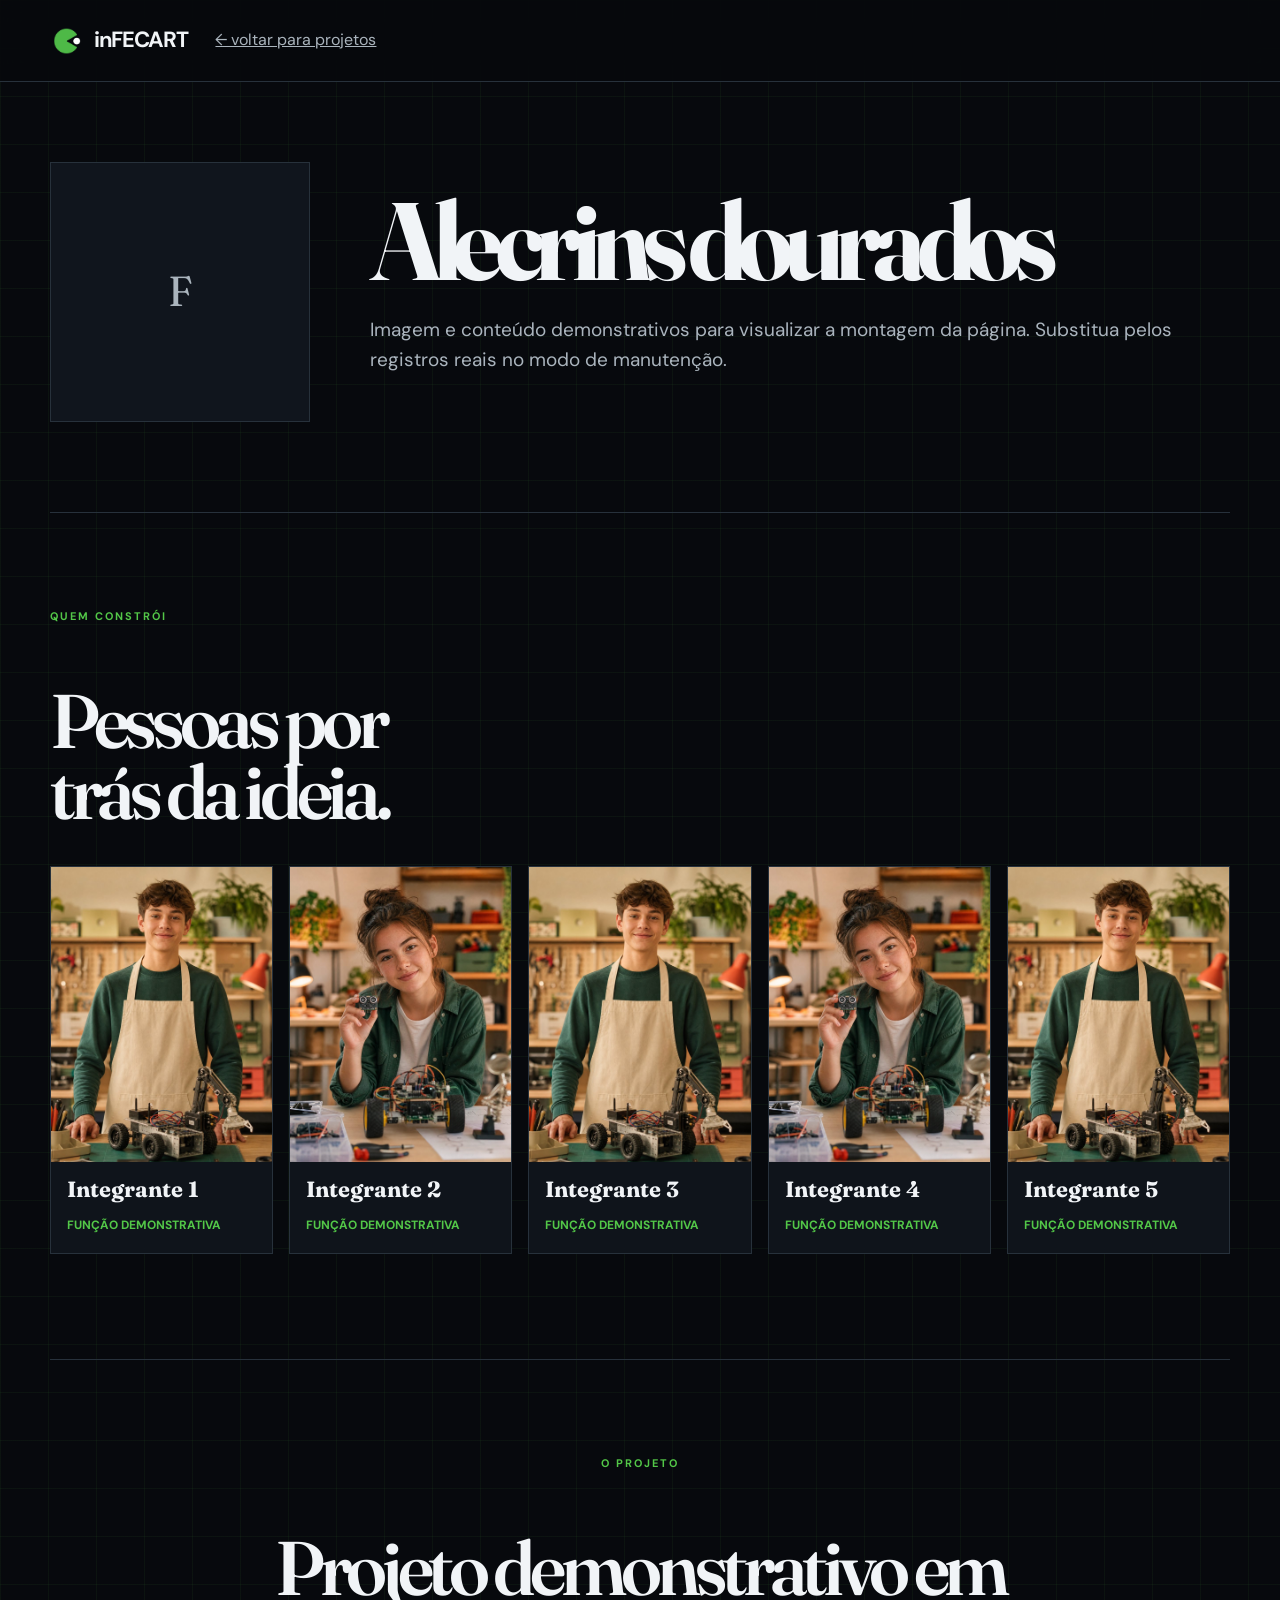
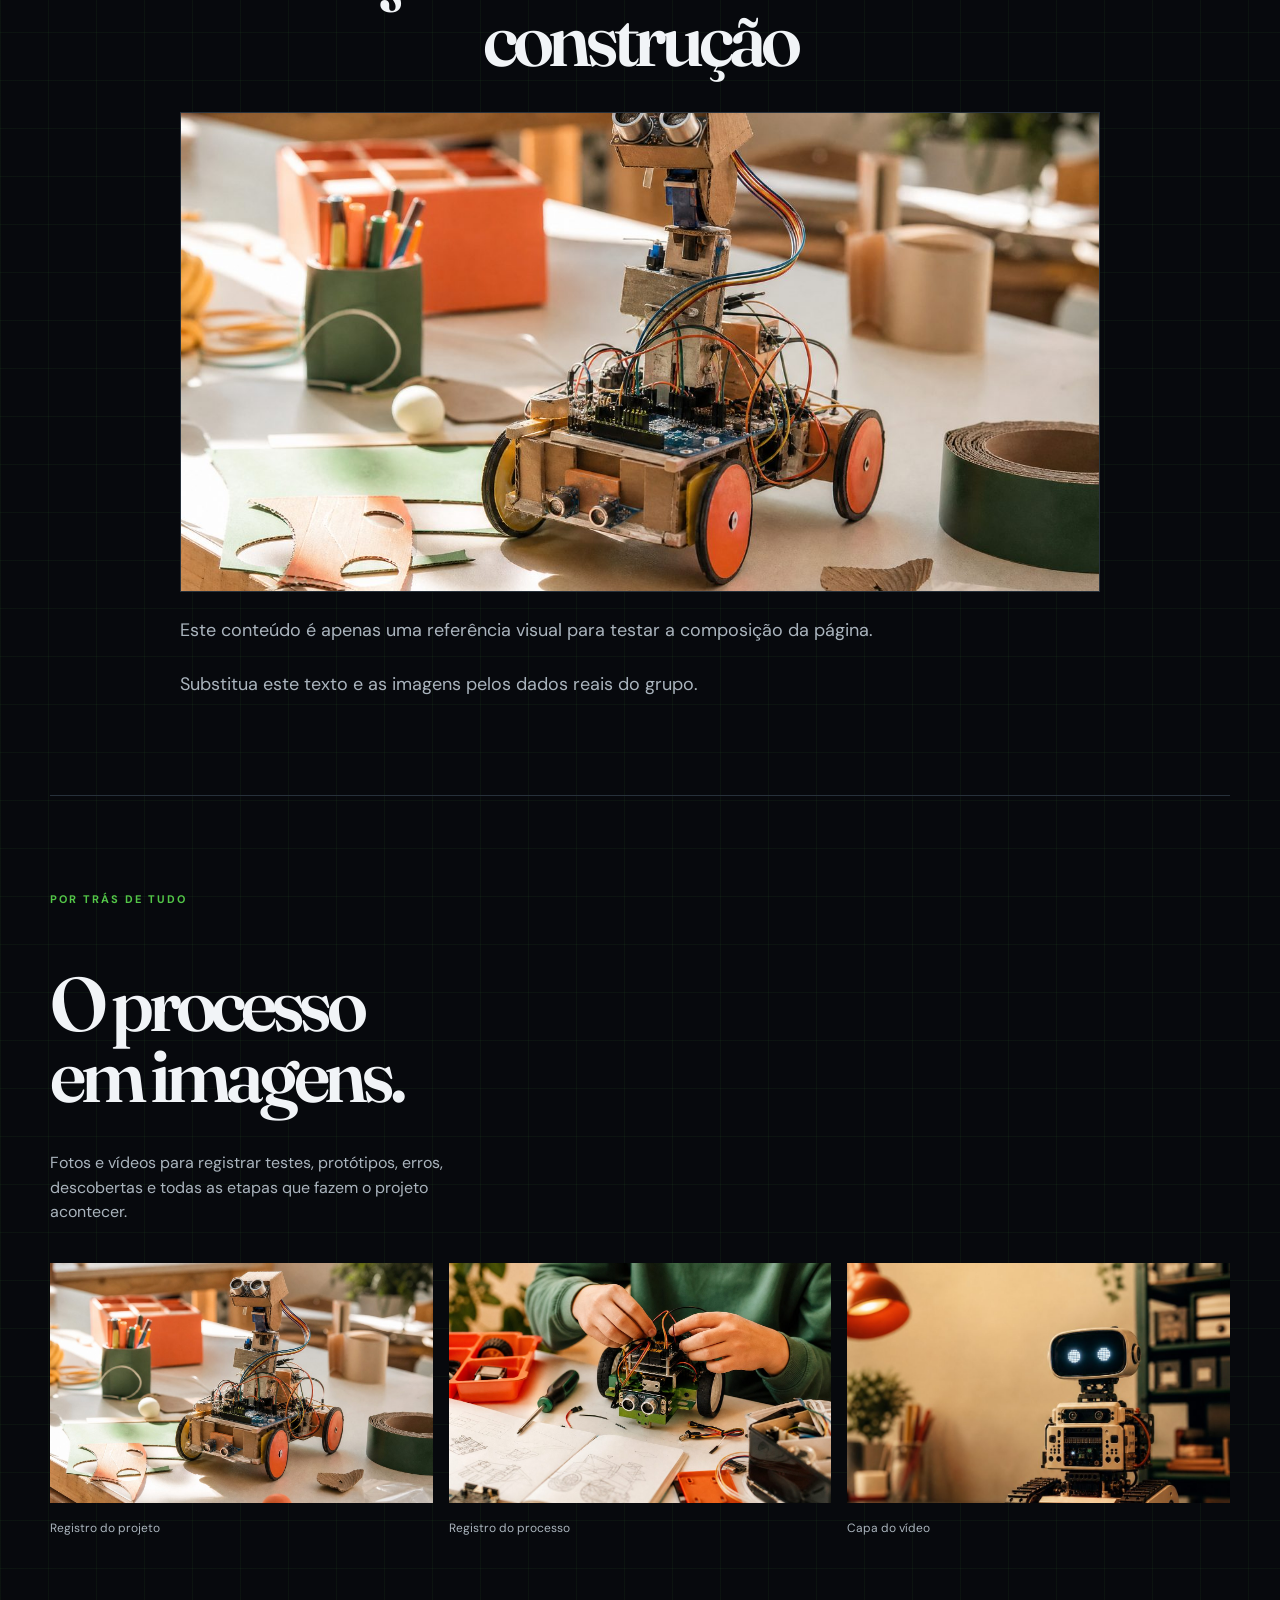
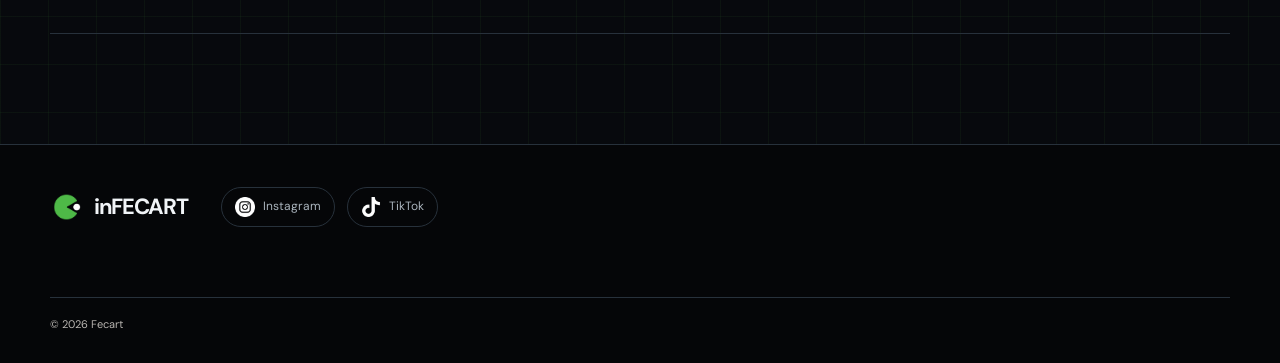
==== commit 2656081c: "perf: reduce group loader blocking and compress logo" ====
--- a/grupo.html
+++ b/grupo.html
@@ -2,7 +2,7 @@
 <html lang="pt-BR">
 <head>
   <meta charset="utf-8"><meta name="viewport" content="width=device-width, initial-scale=1">
-  <meta name="description" content="Conheça os grupos, integrantes, projetos e processos de robótica da Fecart."><title>Grupos e projetos — Fecart</title>
+  <meta name="description" content="Conheça os grupos, integrantes, projetos e processos de robótica da Fecart."><title>inFECART - Site oficial</title>
   <link rel="icon" type="image/png" href="assets/fecart-informatica-icon.png">
   <link rel="preconnect" href="https://fonts.googleapis.com"><link rel="preconnect" href="https://fonts.gstatic.com" crossorigin><link href="https://fonts.googleapis.com/css2?family=DM+Sans:wght@400;500;600;700&family=Fraunces:opsz,wght@9..144,600;9..144,700&display=swap" media="print" onload="this.media='all'" rel="stylesheet">
   <link rel="stylesheet" href="css/style.css"><link rel="stylesheet" href="css/editorial-enhancements.css"><link rel="stylesheet" href="css/overrides.css"><link rel="stylesheet" href="css/social-pins.css"><link rel="stylesheet" href="css/group.css"><link rel="stylesheet" href="css/group-placeholders.css"><link rel="stylesheet" href="css/group-member-layout.css"><link rel="stylesheet" href="css/member-video-preview.css">
@@ -25,4 +25,4 @@
   <noscript><link rel="stylesheet" href="https://fonts.googleapis.com/css2?family=DM+Sans:wght@400;500;600;700&family=Fraunces:opsz,wght@9..144,600;9..144,700&display=swap"></noscript>
   <link rel="stylesheet" href="css/identity-blue-green.css">
 </head>
-<body class="group-page is-hydrating"><div class="site-loader" id="site-loader" role="status" aria-live="polite"><div class="loader-card"><img class="loader-logo" src="assets/fecart-loader-logo.jpg" alt="FECART Informática"><div class="loader-orbit" aria-hidden="true"><div class="loader-core"></div></div><p class="loader-status">Organizando o grupo...</p><div class="loader-progress" aria-hidden="true"><span></span></div></div></div><header class="site-header"><a class="brand" href="index.html"><img class="brand-logo" src="assets/fecart-informatica-icon.png" alt="Fecart Informática"><span>inFECART</span></a><a class="back-link" id="group-back-link" href="index.html#projetos">← voltar para projetos</a></header><main id="group-content" class="group-main section-pad"><p class="loading-state">Carregando grupo...</p></main><footer class="site-footer section-pad"><div class="footer-top"><a class="brand brand-light" href="index.html"><img class="brand-logo" src="assets/fecart-informatica-icon.png" alt="Fecart Informática"><span>inFECART</span></a><div class="social-pins" aria-label="Páginas da Fecart"><a class="social-pin" href="https://www.instagram.com/infecaart/" target="_blank" rel="noopener noreferrer"><img class="social-icon social-icon-instagram" src="assets/instagram.png" alt=""><span>Instagram</span></a><a class="social-pin" href="https://www.tiktok.com/@infecaart" target="_blank" rel="noopener noreferrer"><img class="social-icon social-icon-tiktok" src="assets/tiktok.png" alt=""><span>TikTok</span></a></div></div><div class="footer-bottom"><span>© 2026 Fecart</span></div></footer><aside class="editor-panel" id="group-editor-panel" hidden aria-labelledby="group-editor-title"><div class="editor-header"><div><p class="section-kicker">modo de manutenção</p><h2 id="group-editor-title">Editar grupo</h2></div><button class="modal-close" id="group-editor-close" type="button" aria-label="Fechar editor">×</button></div><p class="editor-explain" id="group-editor-explain">Use Ctrl + Shift + \\ para abrir. As alterações ficam salvas neste navegador e aparecem nesta página.</p><div id="group-editor-fields"></div><div class="editor-actions"><button class="button button-primary" id="group-editor-save" type="button">Salvar alterações</button><button class="button button-ghost" id="group-editor-reset" type="button">Restaurar</button></div><p class="editor-status" id="group-editor-status" role="status"></p></aside><style>body.is-hydrating{overflow:hidden}body.is-hydrating .site-header,body.is-hydrating .group-main,body.is-hydrating .site-footer{visibility:hidden}</style><script src="js/supabase-config.js"></script><script src="js/group.js" defer></script></body></html>
+<body class="group-page is-hydrating"><div class="site-loader" id="site-loader" role="status" aria-live="polite"><div class="loader-card"><img class="loader-logo" src="assets/fecart-loader-logo.webp" alt="FECART Informática"><div class="loader-orbit" aria-hidden="true"><div class="loader-core"></div></div><p class="loader-status">Organizando o grupo...</p><div class="loader-progress" aria-hidden="true"><span></span></div></div></div><header class="site-header"><a class="brand" href="index.html"><img class="brand-logo" src="assets/fecart-informatica-icon.png" alt="Fecart Informática"><span>inFECART</span></a><a class="back-link" id="group-back-link" href="index.html#projetos">← voltar para projetos</a></header><main id="group-content" class="group-main section-pad"><p class="loading-state">Carregando grupo...</p></main><footer class="site-footer section-pad"><div class="footer-top"><a class="brand brand-light" href="index.html"><img class="brand-logo" src="assets/fecart-informatica-icon.png" alt="Fecart Informática"><span>inFECART</span></a><div class="social-pins" aria-label="Páginas da Fecart"><a class="social-pin" href="https://www.instagram.com/infecaart/" target="_blank" rel="noopener noreferrer"><img class="social-icon social-icon-instagram" src="assets/instagram.png" alt=""><span>Instagram</span></a><a class="social-pin" href="https://www.tiktok.com/@infecaart" target="_blank" rel="noopener noreferrer"><img class="social-icon social-icon-tiktok" src="assets/tiktok.png" alt=""><span>TikTok</span></a></div></div><div class="footer-bottom"><span>© 2026 Fecart</span></div></footer><aside class="editor-panel" id="group-editor-panel" hidden aria-labelledby="group-editor-title"><div class="editor-header"><div><p class="section-kicker">modo de manutenção</p><h2 id="group-editor-title">Editar grupo</h2></div><button class="modal-close" id="group-editor-close" type="button" aria-label="Fechar editor">×</button></div><p class="editor-explain" id="group-editor-explain">Use Ctrl + Shift + \\ para abrir. As alterações ficam salvas neste navegador e aparecem nesta página.</p><div id="group-editor-fields"></div><div class="editor-actions"><button class="button button-primary" id="group-editor-save" type="button">Salvar alterações</button><button class="button button-ghost" id="group-editor-reset" type="button">Restaurar</button></div><p class="editor-status" id="group-editor-status" role="status"></p></aside><style>body.is-hydrating{overflow:hidden}body.is-hydrating .site-header,body.is-hydrating .group-main,body.is-hydrating .site-footer{visibility:hidden}</style><script src="js/supabase-config.js"></script><script src="js/group.js" defer></script></body></html>
--- a/css/style.css
+++ b/css/style.css
@@ -4,4 +4,4 @@
 @media (max-width:560px){.hero h1{font-size:58px}.hero-art{height:290px}.gear{width:140px;height:140px;left:26%;top:27%}.gear i{inset:27px}.sun-disc{width:170px;height:170px}.groups-grid{grid-template-columns:1fr}.project-card{text-align:left;font:inherit;width:100%;grid-column:span 12}.project-card:nth-child(3n/**/+2){transform:none}.project-card:nth-child(3n/**/+2):hover,.project-card:hover{transform:translateY(-5px)}.modal-content-grid{grid-template-columns:1fr}.project-modal{padding:30px 22px}.modal-title{font-size:40px}.timeline-item{grid-template-columns:75px 1fr}.footer-bottom{gap:10px;flex-direction:column}}
 .editor-context{display:flex;flex-direction:column;gap:4px;border:1px solid var(--line);background:var(--paper-2);padding:12px 14px;margin:18px 0 22px}.editor-context strong{font-size:13px}.editor-context span,.editor-help{font-size:12px;color:var(--muted)}
 
-.site-loader{position:fixed;inset:0;z-index:9999;display:grid;place-items:center;background:#101657;color:#f5f5ff;font-family:system-ui,sans-serif;transition:opacity .35s ease,visibility .35s ease}.site-loader.is-done{opacity:0;visibility:hidden;pointer-events:none}.loader-card{width:min(420px,calc(100% - 48px));text-align:center}.loader-logo{display:block;width:min(300px,82vw);height:auto;margin:0 auto 30px;border-radius:2px;filter:drop-shadow(0 10px 28px rgba(77,196,72,.12))}.loader-orbit{position:relative;width:92px;height:92px;margin:0 auto 24px;border:2px solid rgba(77,196,72,.28);border-radius:50%;animation:loader-spin 4s linear infinite}.loader-orbit:before,.loader-orbit:after{content:"";position:absolute;border-radius:50%}.loader-orbit:before{width:14px;height:14px;top:-7px;left:50%;background:#4dc448;box-shadow:0 0 0 7px rgba(77,196,72,.12)}.loader-orbit:after{width:8px;height:8px;right:6px;bottom:14px;background:#8ae17e}.loader-core{position:absolute;inset:28px;border-radius:50%;background:#4dc448;box-shadow:0 0 0 8px rgba(77,196,72,.13);animation:loader-pulse 1.8s ease-in-out infinite}.loader-status{margin:0;color:rgba(245,245,255,.72);font-size:13px;letter-spacing:.06em}.loader-progress{height:3px;margin:18px auto 0;width:min(240px,70vw);background:rgba(255,255,255,.14);overflow:hidden;border-radius:99px}.loader-progress span{display:block;width:38%;height:100%;background:#4dc448;border-radius:99px;animation:loader-progress 1.25s ease-in-out infinite}@keyframes loader-spin{to{transform:rotate(360deg)}}@keyframes loader-pulse{0%,100%{transform:scale(.9);opacity:.8}50%{transform:scale(1.08);opacity:1}}@keyframes loader-progress{0%{transform:translateX(-130%)}100%{transform:translateX(360%)}}@media(prefers-reduced-motion:reduce){.loader-orbit,.loader-core,.loader-progress span{animation:none}.loader-progress span{width:100%}}
+.site-loader{position:fixed;inset:0;z-index:9999;display:grid;place-items:center;background:#161848;color:#f5f5ff;font-family:system-ui,sans-serif;transition:opacity .35s ease,visibility .35s ease}.site-loader.is-done{opacity:0;visibility:hidden;pointer-events:none}.loader-card{width:min(420px,calc(100% - 48px));text-align:center}.loader-logo{display:block;width:min(300px,82vw);height:auto;margin:0 auto 30px;border-radius:2px;filter:drop-shadow(0 10px 28px rgba(77,196,72,.12))}.loader-orbit{position:relative;width:92px;height:92px;margin:0 auto 24px;border:2px solid rgba(77,196,72,.28);border-radius:50%;animation:loader-spin 4s linear infinite}.loader-orbit:before,.loader-orbit:after{content:"";position:absolute;border-radius:50%}.loader-orbit:before{width:14px;height:14px;top:-7px;left:50%;background:#4dc448;box-shadow:0 0 0 7px rgba(77,196,72,.12)}.loader-orbit:after{width:8px;height:8px;right:6px;bottom:14px;background:#8ae17e}.loader-core{position:absolute;inset:28px;border-radius:50%;background:#4dc448;box-shadow:0 0 0 8px rgba(77,196,72,.13);animation:loader-pulse 1.8s ease-in-out infinite}.loader-status{margin:0;color:rgba(245,245,255,.72);font-size:13px;letter-spacing:.06em}.loader-progress{height:3px;margin:18px auto 0;width:min(240px,70vw);background:rgba(255,255,255,.14);overflow:hidden;border-radius:99px}.loader-progress span{display:block;width:38%;height:100%;background:#4dc448;border-radius:99px;animation:loader-progress 1.25s ease-in-out infinite}@keyframes loader-spin{to{transform:rotate(360deg)}}@keyframes loader-pulse{0%,100%{transform:scale(.9);opacity:.8}50%{transform:scale(1.08);opacity:1}}@keyframes loader-progress{0%{transform:translateX(-130%)}100%{transform:translateX(360%)}}@media(prefers-reduced-motion:reduce){.loader-orbit,.loader-core,.loader-progress span{animation:none}.loader-progress span{width:100%}}
--- a/css/group.css
+++ b/css/group.css
@@ -1,4 +1,4 @@
-.group-main{padding-top:80px;padding-bottom:110px}.group-hero{display:grid;grid-template-columns:260px 1fr;gap:60px;align-items:center;border-bottom:1px solid var(--line);padding-bottom:90px}.group-logo{width:260px;height:260px;border:1px solid var(--line);background:var(--paper-2);display:grid;place-items:center;overflow:hidden}.logo-image{width:100%;height:100%;object-fit:contain}.image-placeholder{display:grid;place-items:center;background:var(--paper-2);color:var(--muted);font-family:var(--serif);font-size:42px}.group-hero h1{font-family:var(--serif);font-size:clamp(60px,9vw,110px);line-height:.9;letter-spacing:-.08em;margin:0 0 25px}.group-description{max-width:560px;color:var(--muted);font-size:19px}.section-block{padding-top:95px;padding-bottom:95px;border-bottom:1px solid var(--line)}.block-heading{display:grid;grid-template-columns:1fr 1fr;gap:40px;align-items:end;margin-bottom:38px}.block-heading h2{font-family:var(--serif);font-size:clamp(48px,6vw,76px);line-height:.94;letter-spacing:-.07em;margin:0}.block-heading>p:last-child{color:var(--muted);margin:0;max-width:400px}.project-detail{display:grid;grid-template-columns:minmax(0,1.2fr) minmax(280px,.8fr);gap:clamp(42px,7vw,96px);align-items:start}.project-detail>div:first-child{min-width:0}.project-detail>div>p{font-size:18px;line-height:1.65;color:var(--muted);max-width:650px;margin:24px auto 0 0}.project-main-media{margin-bottom:32px}.project-main-image{width:100%;height:clamp(340px,36vw,520px);object-fit:cover;object-position:center;border:1px solid var(--line);display:block}.project-related{border-top:1px solid var(--line);margin-top:0;padding-top:2px}.related-project{display:grid;grid-template-columns:70px 1fr auto;gap:12px;align-items:center;border-bottom:1px solid var(--line);padding:18px 0;text-decoration:none}.related-project span,.related-project small{font-size:11px;color:var(--tomato);text-transform:uppercase}.related-project strong{font-family:var(--serif);font-size:20px}.empty-detail{color:var(--muted);font-size:16px}.members-grid{display:grid;grid-template-columns:repeat(4,1fr);gap:16px}.member-card{background:var(--white);border:1px solid var(--line);padding-bottom:18px}.member-photo{width:100%;height:220px;object-fit:cover}.member-card h3,.member-card p{margin:10px 16px 0}.member-card h3{font-family:var(--serif);font-size:22px}.member-card p{font-size:12px;color:var(--tomato);font-weight:700;text-transform:uppercase}.process-gallery{display:grid;grid-template-columns:repeat(3,1fr);gap:16px}.process-gallery figure{margin:0}.gallery-image{width:100%;height:240px;object-fit:cover}.process-gallery figcaption{font-size:12px;color:var(--muted);padding-top:8px}.group-card-link{position:absolute;left:22px;bottom:22px;z-index:1;display:inline-flex;gap:8px;align-items:center;color:var(--ink);font-size:12px;font-weight:700;text-decoration:none}.group-card-link span{color:var(--tomato);font-size:18px}.group-card-link:hover{color:var(--tomato)}.group-card .group-count{bottom:53px}@media(max-width:850px){.group-main{padding-top:55px;padding-bottom:70px}.group-hero,.project-detail,.block-heading{grid-template-columns:1fr;gap:28px}.group-logo{width:180px;height:180px}.section-block{padding-top:70px;padding-bottom:70px}.project-main-image{height:min(72vw,420px)}.project-detail>div>p{font-size:16px;line-height:1.6;margin-top:20px}.members-grid{grid-template-columns:repeat(2,1fr)}.process-gallery{grid-template-columns:1fr}.member-photo{height:180px}.related-project{grid-template-columns:55px 1fr}.related-project small{display:none}}
+.group-main{padding-top:80px;padding-bottom:110px}.group-hero{display:grid;grid-template-columns:260px 1fr;gap:60px;align-items:center;border-bottom:1px solid var(--line);padding-bottom:90px}.group-logo{width:260px;height:260px;border:1px solid var(--line);background:var(--paper-2);display:grid;place-items:center;overflow:hidden}.logo-image{width:100%;height:100%;object-fit:contain}.image-placeholder{display:grid;place-items:center;background:var(--paper-2);color:var(--muted);font-family:var(--serif);font-size:42px}.group-hero h1{font-family:var(--serif);font-size:clamp(60px,9vw,110px);line-height:.9;letter-spacing:-.08em;margin:0 0 25px}.group-description{max-width:860px;min-height:2.2em;color:var(--muted);font-size:19px}.section-block{padding-top:95px;padding-bottom:95px;border-bottom:1px solid var(--line)}.block-heading{display:grid;grid-template-columns:1fr 1fr;gap:40px;align-items:end;margin-bottom:38px}.block-heading h2{font-family:var(--serif);font-size:clamp(48px,6vw,76px);line-height:.94;letter-spacing:-.07em;margin:0}.block-heading>p:last-child{color:var(--muted);margin:0;max-width:400px}.project-detail{display:grid;grid-template-columns:minmax(0,1.2fr) minmax(280px,.8fr);gap:clamp(42px,7vw,96px);align-items:start}.project-detail>div:first-child{min-width:0}.project-detail>div>p{font-size:18px;line-height:1.65;color:var(--muted);max-width:650px;margin:24px auto 0 0}.project-main-media{margin-bottom:32px}.project-main-image{width:100%;height:clamp(340px,36vw,520px);object-fit:cover;object-position:center;border:1px solid var(--line);display:block}.project-related{border-top:1px solid var(--line);margin-top:0;padding-top:2px}.related-project{display:grid;grid-template-columns:70px 1fr auto;gap:12px;align-items:center;border-bottom:1px solid var(--line);padding:18px 0;text-decoration:none}.related-project span,.related-project small{font-size:11px;color:var(--tomato);text-transform:uppercase}.related-project strong{font-family:var(--serif);font-size:20px}.empty-detail{color:var(--muted);font-size:16px}.members-grid{display:grid;grid-template-columns:repeat(4,1fr);gap:16px}.member-card{background:var(--white);border:1px solid var(--line);padding-bottom:18px}.member-photo{width:100%;height:220px;object-fit:cover}.member-card h3,.member-card p{margin:10px 16px 0}.member-card h3{font-family:var(--serif);font-size:22px}.member-card p{font-size:12px;color:var(--tomato);font-weight:700;text-transform:uppercase}.process-gallery{display:grid;grid-template-columns:repeat(3,1fr);gap:16px}.process-gallery figure{margin:0}.gallery-image{width:100%;height:240px;object-fit:cover}.process-gallery figcaption{font-size:12px;color:var(--muted);padding-top:8px}.group-card-link{position:absolute;left:22px;bottom:22px;z-index:1;display:inline-flex;gap:8px;align-items:center;color:var(--ink);font-size:12px;font-weight:700;text-decoration:none}.group-card-link span{color:var(--tomato);font-size:18px}.group-card-link:hover{color:var(--tomato)}.group-card .group-count{bottom:53px}@media(max-width:850px){.group-main{padding-top:55px;padding-bottom:70px}.group-hero,.project-detail,.block-heading{grid-template-columns:1fr;gap:28px}.group-logo{width:180px;height:180px}.section-block{padding-top:70px;padding-bottom:70px}.project-main-image{height:min(72vw,420px)}.project-detail>div>p{font-size:16px;line-height:1.6;margin-top:20px}.members-grid{grid-template-columns:repeat(2,1fr)}.process-gallery{grid-template-columns:1fr}.member-photo{height:180px}.related-project{grid-template-columns:55px 1fr}.related-project small{display:none}}
 
 /* Ajustes finais do bloco de projeto, sem aumentar as mídias */
 .group-project .block-heading{grid-template-columns:1fr 1fr;gap:40px;align-items:end;margin-bottom:38px}
--- a/css/identity-blue-green.css
+++ b/css/identity-blue-green.css
@@ -18,4 +18,4 @@
 ::selection{background:var(--brand-green);color:var(--brand-blue)}
 @media(prefers-reduced-motion:reduce){*{scroll-behavior:auto!important}}
 
-.brand-logo{width:34px;height:34px;object-fit:contain;display:block;border-radius:50%}.brand-light .brand-logo{background:#fff}.brand{gap:10px}.brand-logo + span{letter-spacing:-.06em}
+.brand-logo{width:34px;height:34px;object-fit:contain;display:block;border-radius:50%}.brand-light .brand-logo{background:transparent}.brand{gap:10px}.brand-logo + span{letter-spacing:-.06em}
